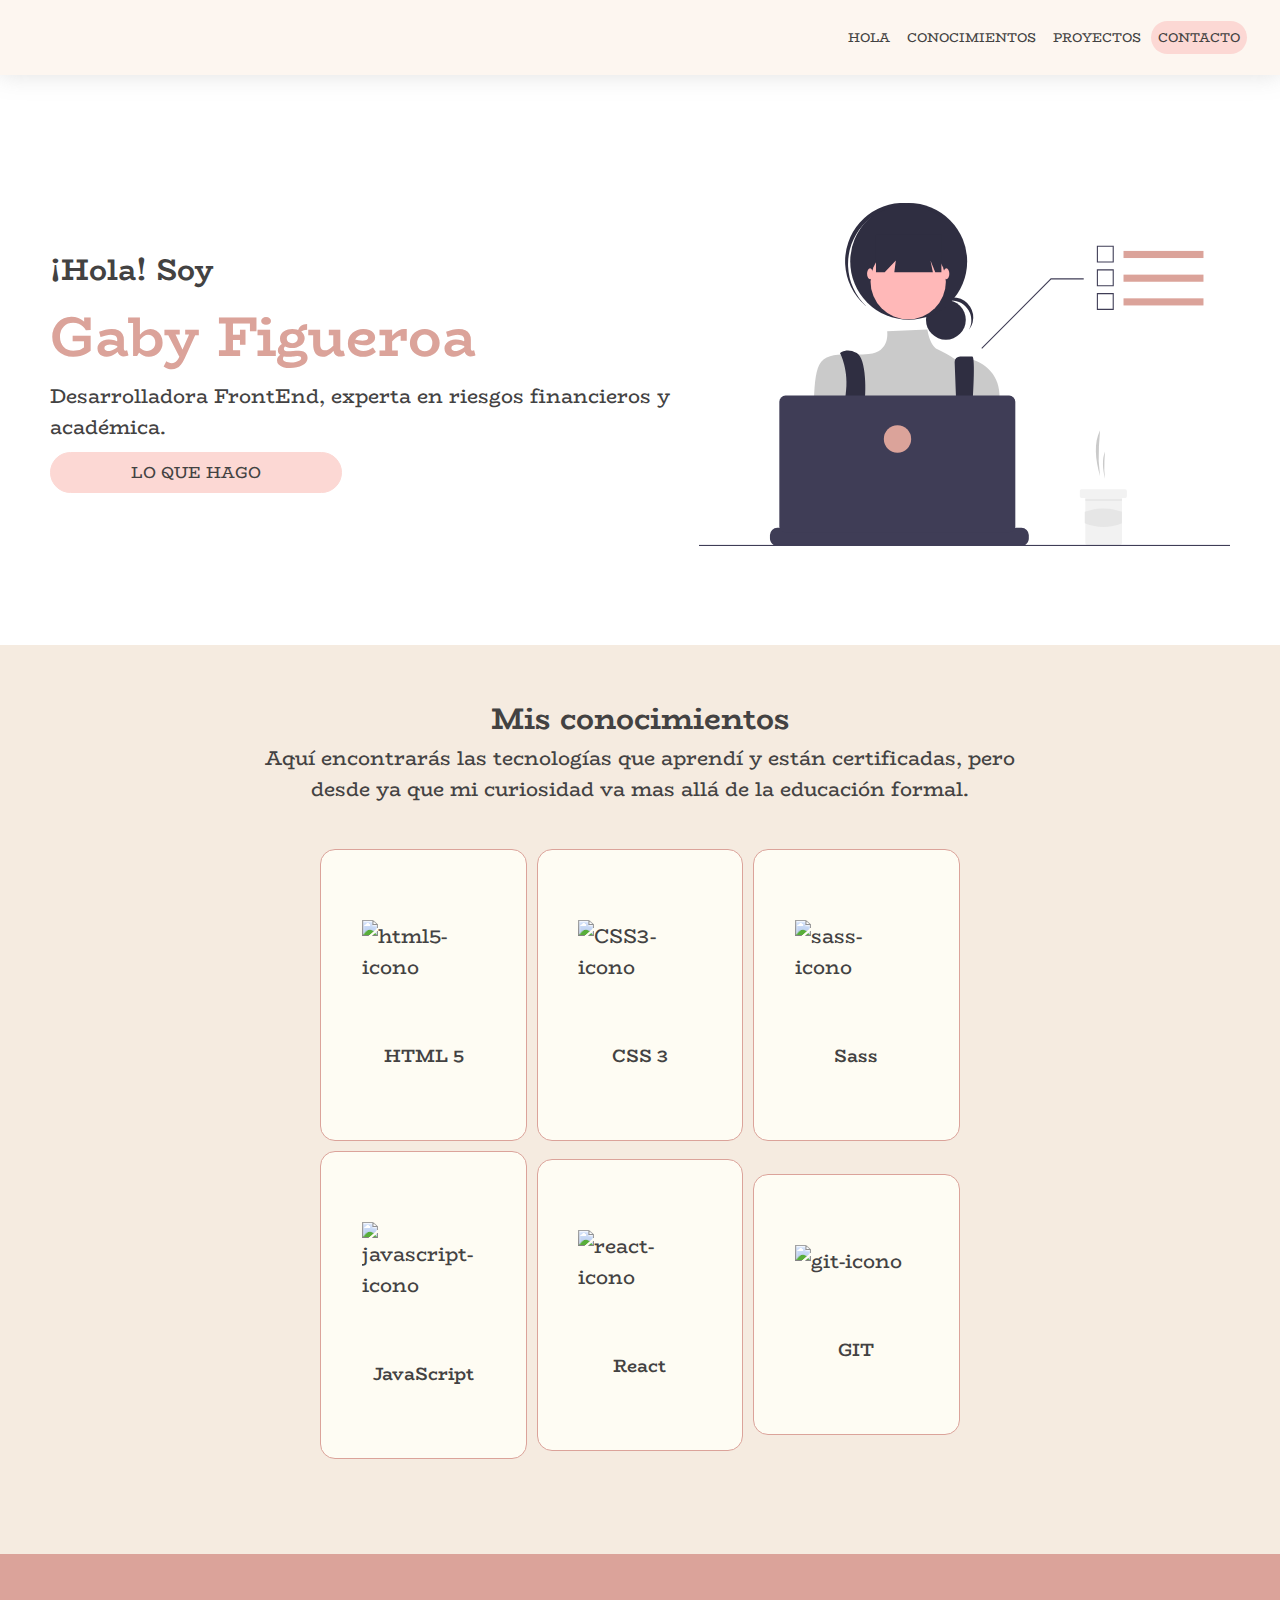
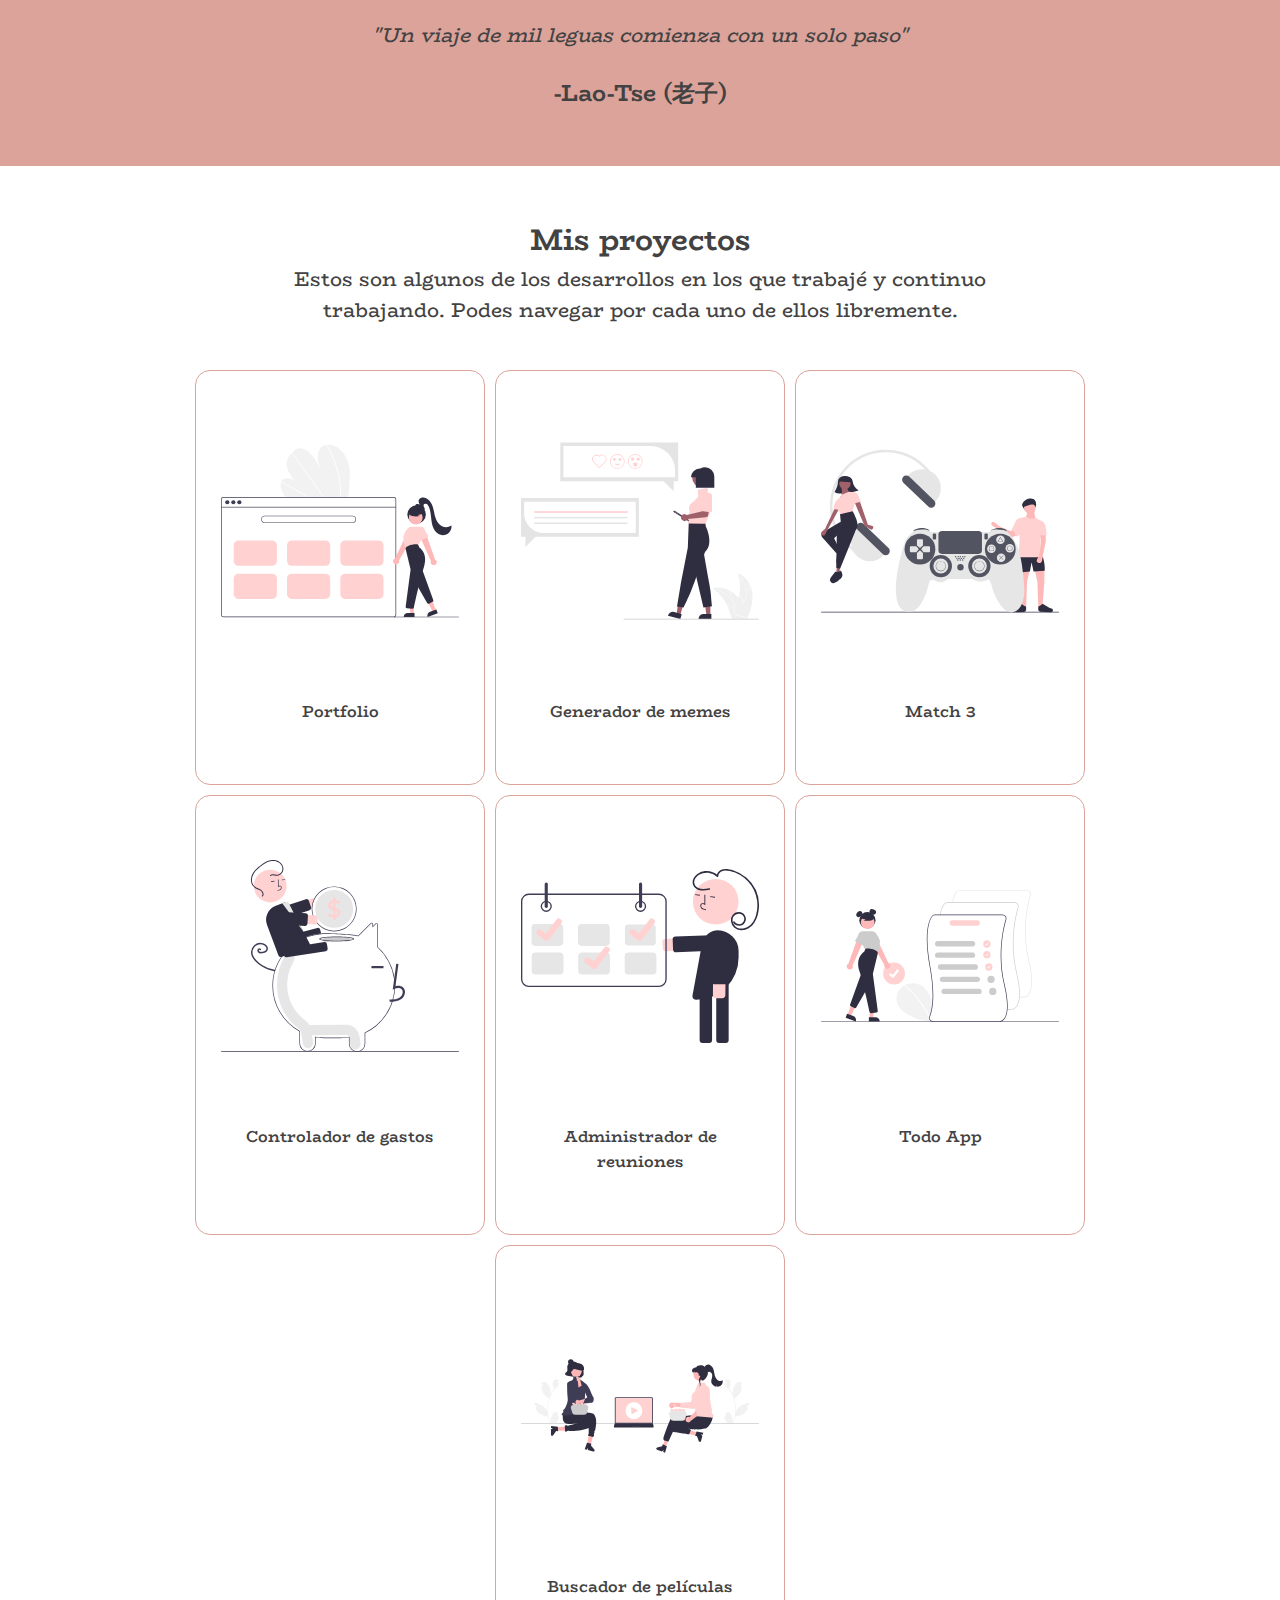
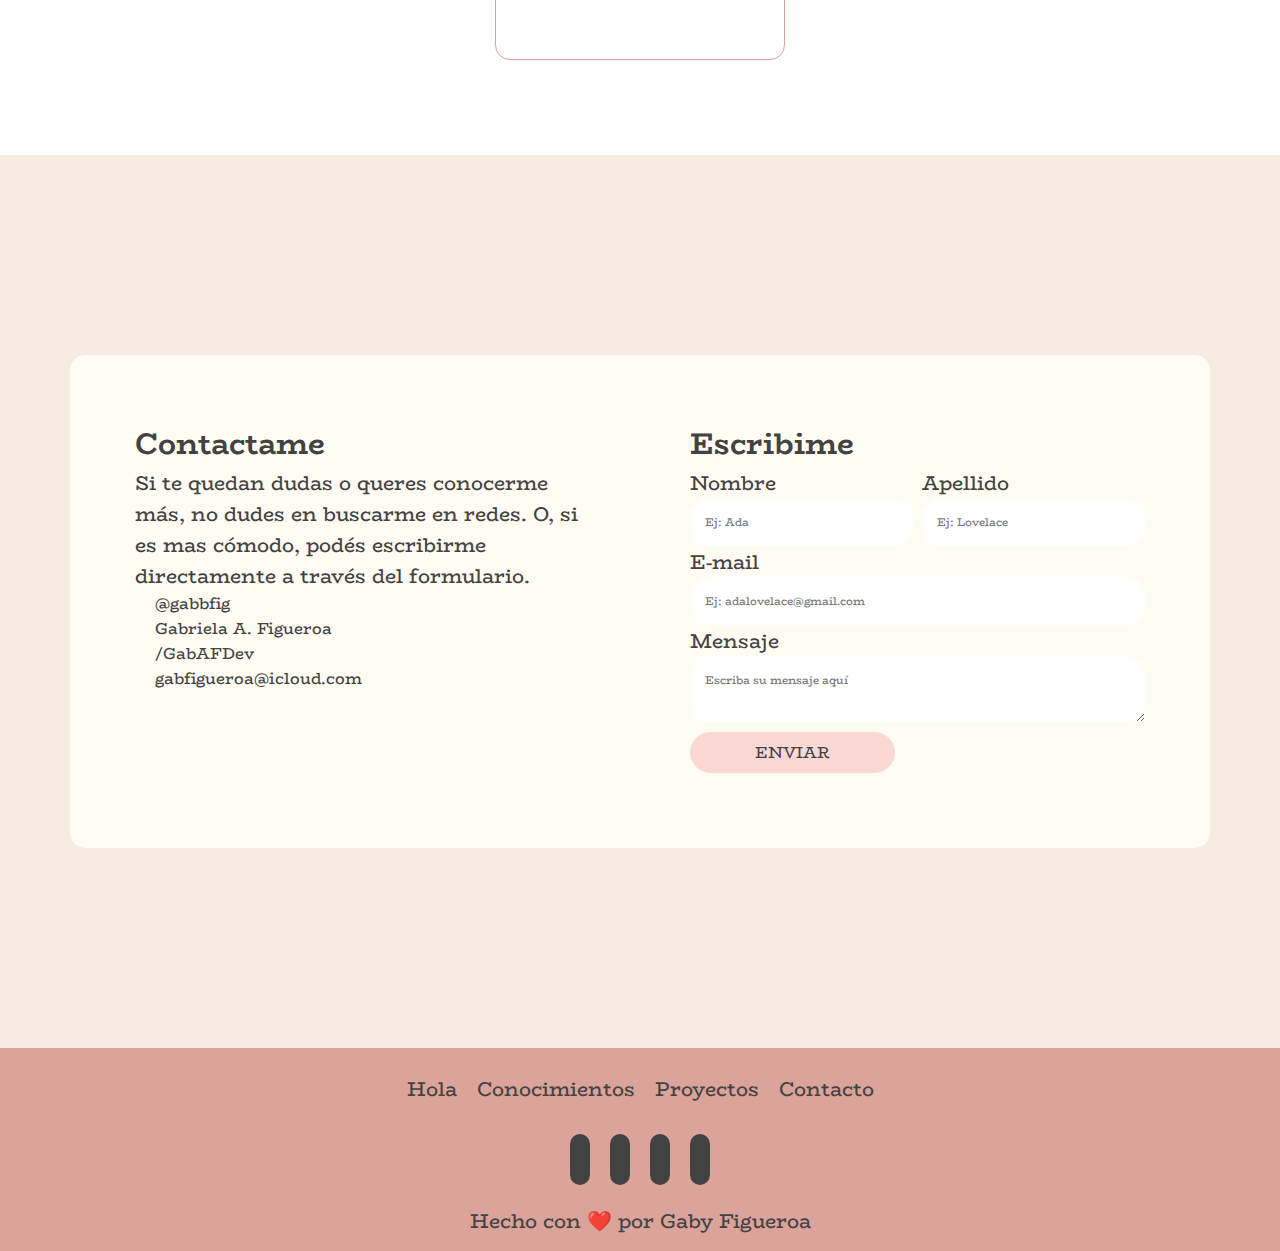
==== index.html @ 370144cd "cambio de landing a index para deploy" ====
<!DOCTYPE html>
<html lang="es">
<head>
    <meta charset="UTF-8">
    <meta http-equiv="X-UA-Compatible" content="IE=edge">
    <meta name="viewport" content="width=device-width, initial-scale=1.0">
    <title>Gabriela A. Figueroa</title>
    <link rel="stylesheet" href="style.css">
    <script src="https://kit.fontawesome.com/937cff0016.js" crossorigin="anonymous"></script>
    <link rel="stylesheet" href="https://cdn.jsdelivr.net/gh/devicons/devicon@v2.15.1/devicon.min.css">
    <link rel="preconnect" href="https://fonts.googleapis.com">
    <link rel="preconnect" href="https://fonts.gstatic.com" crossorigin>
    <link href="https://fonts.googleapis.com/css2?family=BioRhyme&display=swap" rel="stylesheet">
</head>
<body>
    <header class="menu">
        <ul class="menu-ul">
            <li><a href="#hola">Hola</a></li>
            <li><a href="#conocimientos">Conocimientos</a></li>
            <li><a href="#proyectos">Proyectos</a></li>
            <li class="link-resaltado"><a href="#contacto">Contacto</a></li>
        </ul>
    </header>
    <main>
        <section id="hola" class="hola">
            <section class="presentacion">
                <p class="descripcion1">¡Hola! Soy</p>
                <h1 class="nombre">Gaby Figueroa</h1>
                <p class="descripcion2">Desarrolladora FrontEnd, experta en riesgos financieros y académica.</p>
                <button class="boton"><a href="#proyectos">Lo que hago</a></button>
            </section>
            <section class="presentacion-imagen">
                <img src="imagenes-portfolio/imagen-women-dev.svg" alt="mujer-desarrolladora">
            </section>
        </section>
        <section id="conocimientos" class="conocimientos">
            <section class="conocimientos-mensaje">
                <h2>Mis conocimientos</h2>
                <p>Aquí encontrarás las tecnologías que aprendí y están certificadas, pero desde ya que mi curiosidad va mas allá de la educación formal.</p>
            </section>
            <section class="contenedor-tecnologias">
                <figure class="tecnologias">
                    <img src="https://cdn.jsdelivr.net/gh/devicons/devicon/icons/html5/html5-original.svg" alt="html5-icono">
                    <figcaption>HTML 5</figcaption>
                </figure>
                <figure class="tecnologias">
                    <img src="https://cdn.jsdelivr.net/gh/devicons/devicon/icons/css3/css3-original.svg" alt="CSS3-icono">
                    <figcaption>CSS 3</figcaption>
                </figure>
                <figure class="tecnologias">
                    <img src="https://cdn.jsdelivr.net/gh/devicons/devicon/icons/sass/sass-original.svg" alt="sass-icono">
                    <figcaption>Sass</figcaption>
                </figure>
                <figure class="tecnologias">
                    <img src="https://cdn.jsdelivr.net/gh/devicons/devicon/icons/javascript/javascript-plain.svg" alt="javascript-icono">
                    <figcaption>JavaScript</figcaption>
                </figure>
                <figure class="tecnologias">
                    <img src="https://cdn.jsdelivr.net/gh/devicons/devicon/icons/react/react-original.svg" alt="react-icono">
                    <figcaption>React</figcaption>
                </figure>
                <figure class="tecnologias">
                    <img src="https://cdn.jsdelivr.net/gh/devicons/devicon/icons/git/git-original.svg" alt="git-icono">
                    <figcaption>GIT</figcaption>
                </figure>
            </section>
        </section>
        <section class="cita">
            <div><i class="fa-solid fa-quote-left"></i></div>
            <cite>"Un viaje de mil leguas comienza con un solo paso"</cite>
            <h3>-Lao-Tse (老子)</h3>
        </section>
        <section id="proyectos" class="proyectos">
            <section class="titulo-proyecto">
                <h2>Mis proyectos</h2>
                <p>Estos son algunos de los desarrollos en los que trabajé y continuo trabajando. Podes navegar por cada uno de ellos libremente.</p>
            </section>
            <section class="contenedor-card-proyecto">
                <figure class="card-proyecto">
                    <a href="#">
                        <img src="imagenes-portfolio/portfolio.svg" alt="card-proyecto">
                        <figcaption>Portfolio</figcaption>
                    </a>
                </figure>
                <figure class="card-proyecto">
                    <a href="#">
                        <img src="imagenes-portfolio/memes.svg" alt="Generador-de-memes">
                        <figcaption>Generador de memes</figcaption>
                    </a>
                </figure>
                <figure class="card-proyecto">
                    <a href="#">
                        <img src="imagenes-portfolio/game.svg" alt="juegos-electronicos">
                        <figcaption>Match 3</figcaption>
                    </a>
                </figure>
                <figure class="card-proyecto">
                    <a href="#">
                        <img src="imagenes-portfolio/gastos.svg" alt="cerdito-ahorro">
                        <figcaption>Controlador de gastos</figcaption>
                    </a>
                </figure>
                <figure class="card-proyecto">
                    <a href="#">
                        <img src="imagenes-portfolio/meeting.svg" alt="reuniones">
                        <figcaption>Administrador de reuniones</figcaption>
                    </a>
                </figure>
                <figure class="card-proyecto">
                    <a href="#">
                        <img src="imagenes-portfolio/list.svg" alt="lista-icono">
                        <figcaption>Todo App</figcaption>
                    </a>
                </figure>
                <figure class="card-proyecto">
                    <a href="#">
                        <img src="imagenes-portfolio/cinema.svg" alt="cine-icono">
                        <figcaption>Buscador de películas</figcaption>
                    </a>
                </figure>
            </section>
        </section>
        <section id="contacto" class="contacto">
            <section class="contenedor-contacto">
                <section class="contenedor-contacto-izq">
                    <section class="mensaje-contacto">
                        <h2>Contactame</h2>
                        <p>Si te quedan dudas o queres conocerme más, no dudes en buscarme en redes. O, si es mas cómodo, podés escribirme directamente a través del formulario.</p>
                    </section>
                    <section class="redes-contacto">
                        <ul>
                            <li><a href="https://twitter.com/GabbFig" target="_blank"><i class="fa-brands fa-twitter"></i>@gabbfig</a></li>
                            <li><a href="https://www.linkedin.com/in/gabriela-figueroa-196a70110/" target="_blank"><i class="fa-brands fa-linkedin"></i>Gabriela A. Figueroa</a></li>
                            <li><a href="https://github.com/GabAFDev" target="_blank"><i class="fa-brands fa-github"></i>/GabAFDev</a></li>
                            <li><a href="mailto:gabfigueroa@icloud.com?Subject=Oferta%20laboral%20Frontend"><i class="fa-solid fa-envelope"></i>gabfigueroa@icloud.com</a></li>
                        </ul>
                    </section>
                </section>
                <section class="contacto-form-der">
                    <h2>Escribime</h2>
                    <form action="">
                        <article class="form-nombres">
                            <article class="nombres">
                                <label for="firstname">Nombre</label>
                                <input type="text" placeholder="Ej: Ada">
                            </article>
                            <article class="nombres">
                                <label  for="lastname">Apellido</label>
                                <input type="text" placeholder="Ej: Lovelace">
                            </article>
                        </article>
                        <label for="email">E-mail</label>
                        <input type="text" placeholder="Ej: adalovelace@gmail.com">
                        <label for="message">Mensaje</label>
                        <textarea type="text" placeholder="Escriba su mensaje aquí"></textarea>
                        <button type="submit" class="boton">Enviar</button>
                    </form>
                </section>
            </section>
        </section>
    </main>
    <footer>
        <nav class="menu-footer">
            <ul>
                <li><a href="#hola">Hola</a></li>
                <li><a href="#conocimientos">Conocimientos</a></li>
                <li><a href="#proyectos">Proyectos</a></li>
                <li><a href="#contacto">Contacto</a></li>
            </ul>
        </nav>
        <section class="redes-mini">
            <ul>
                <li><a href="https://twitter.com/GabbFig" target="_blank"><i class="fa-brands fa-twitter"></i></a></li>
                <li><a href="https://www.linkedin.com/in/gabriela-figueroa-196a70110/" target="_blank"><i class="fa-brands fa-linkedin"></i></a></li>
                <li><a href="https://github.com/GabAFDev" target="_blank"><i class="fa-brands fa-github"></i></a></li>
                <li><a href="mailto:gabfigueroa@icloud.com?Subject=Contacto%20Frontend"><i class="fa-solid fa-envelope"></i></a></li>
            </ul>
        </section>
        <section class="despedida">
            <p>Hecho con ❤️ por Gaby Figueroa</p>
        </section>
    </footer>
</body>
</html>
---- style.css ----
*{
    margin: 0;
    padding: 0;
    box-sizing: border-box;
    list-style: none;
    text-decoration: none;
    color: #434242;
}

body{
    font-family: 'BioRhyme', serif;
    font-size: 20px;
}

/*---estilos del menu--*/

.menu{
    display: flex;
    justify-content: flex-end;
    width: 100vw;
    background-color: #FDF6F0;
    font-size: 0.8rem;
    padding: 1rem 2rem;
    box-shadow: 0 0 25px rgb(134 134 134/25%);
}

.menu-ul{
    margin-top: 3px;
    margin-bottom: 3.5px;
    display: flex;
    align-items: center;
}

.menu-ul li{
    margin: 1.5px 1.5px;
    padding: 7px;
    text-transform: uppercase;
}

.link-resaltado{
    background-color: #FCD8D4;
    border-radius: 30px;
}

main{
    padding: 15px 0px 0px;
    margin: 15px 0px 0px;
}

/*--estilos seccion hola--*/

.hola{
    display: flex;
    justify-content: space-between;
    flex-direction: row;
    height: 540px;
    padding: 5px 50px;
    width: 100%;
}

.presentacion{
    display: flex;
    flex-direction: column;
    justify-content: center;
    align-self: center;
    width: 55%;
}

.presentacion-imagen{
    display: flex;
    flex-direction: column;
    justify-content: center;
    width: 45%;
    max-width: 700px;
}

.descripcion1{
    font-size: 30px;
    font-weight: 400;
    font-weight: bold;
}

.nombre{
    font-size: 3.5rem;
    color: #DBA39A;
    font-weight: 700;
    width: 90%;
}

.boton{
    background-color: #FCD8D4;
    border-radius: 30px;
    border: solid 1px #FCD8D4;
    padding: 7px 0px;
    text-transform: uppercase;
    font-family: 'BioRhyme', serif;
    font-size: 1rem;
    width: 45%;
    margin: 10px 0px;
}

/*--estilos seccion conocimientos--*/

.conocimientos{
    display: flex;
    flex-direction: column;
    justify-content: center;
    background-color: #F5EBE0;
    padding: 50px 50px;
}

/*--estilos seccion conocimientos, mesaje escrito--*/

.conocimientos-mensaje{
    text-align: center;
    width: 65%;
    align-self: center;
}

/*--estilos seccion conocimientos con cards--*/

.contenedor-tecnologias, .tecnologias{
    display: flex;
    flex-wrap: wrap;
    align-self: center;
    justify-content: center;
}

.contenedor-tecnologias{
    width: 60%;
    padding: 40px 10px;
}

.tecnologias{
    width: 30%;
    background-color: #FEFCF3;
    border: solid 1px #DBA39A;
    padding: 70px 25px;
    border-radius: 15px;
    margin: 5px;
}

.tecnologias img{
    width: 80%;
}

.tecnologias figcaption{
    font-size: 18px;
    font-weight: 600;
    margin-top: 60px;
}

/*estilos seccion quotes*/

.cita{
    background-color: #DBA39A ;
    text-align: center;
    width: 100%;
    padding: 30px 60px;
}

div{
    margin-bottom: 35px;
}

div i{
    font-size: 70px;
}
.cita h3{
    margin: 25px;
}

/*--estilos seccion proyectos--*/

.proyectos{
    display: flex;
    flex-direction: column;
    justify-content: center;
    padding: 50px 50px;
}

/*--estilos seccion proyectos, mesaje escrito--*/

.titulo-proyecto{
    text-align: center;
    width: 65%;
    align-self: center;
}

/*--estilos seccion proyectos con cards--*/

.contenedor-card-proyecto, .card-proyecto{
    display: flex;
    flex-flow: row wrap;
}

.contenedor-card-proyecto{
    padding: 40px 10px;
    width: 100%;
    justify-content: center;
}

.card-proyecto{
    width: 25%;
    background-color: #fff;
    border: solid 1.5px #DBA39A;
    padding: 60px 25px;
    border-radius: 15px;
    margin: 5px;
    justify-content: space-between;
}

.card-proyecto a img{
    height: 200px;
    width: 100%;
    justify-content: center;
}

.card-proyecto figcaption{
    font-size: 1rem;
    font-weight: 600;
    margin: 60px 0px 0px 0px;
    text-align: center;
}

/*estilos seccion contacto*/

.contacto{
    background-color: #F5EBE0 ;
    padding: 200px 70px;
}

.contenedor-contacto{
    display: flex;
    flex-direction: row;
    background-color: #FEFCF3;
    border-radius: 15px;
    padding: 15px;
    width: 100%;
}
.contenedor-contacto-izq{
    width: 50%;
    padding: 50px;
}
.contacto-form-der{
    width: 50%;
    display: flex;
    flex-direction: column;
    flex-wrap: wrap;
    padding: 50px;
}
.form-nombres{
    display: flex;
    justify-content: space-between;
    width: 100%;
    
}
.nombres{
    display: flex;
    flex-direction: column;
    width: 49%;
}

.contacto-form-der form input,
.contacto-form-der form textarea{
    display: flex;
    flex-direction: column;
    width: 100%;
    border-radius: 20px;
    padding: 15px;
    border: none;
    font-family: 'BioRhyme', serif;
    font-size: 0.7rem  
}

.redes-contacto ul li{
    display: flex;
    align-items: center;
}

.redes-contacto ul li a,
.redes-contacto{
    font-size: 16px;
    display: flex;
    align-items: center;
}

.redes-contacto ul li a i{
    color: #DBA39A;
    background-color: #FEFCF3;
    border-radius: 50px;
    padding: 10px;
}


/*footer*/

footer{
    display: flex;
    flex-direction: column;
    background-color: #DBA39A ;
    padding: 5px;
    text-align: center;
}

.menu-footer, 
.redes-mini, 
.despedida{
    display: flex;
    justify-content: center;
    margin: 10px;
}

.menu-footer ul, 
.redes-mini ul{
    display: flex;
    flex-direction: row;
}

.menu-footer ul li, .redes-mini ul li{
    margin: 10px;
}

.redes-mini a i{
    color: #DBA39A;
    background-color: #434242;
    border-radius: 50px;
    padding: 10px;
}


/* HOVERS */


.redes-mini a i:hover{
    background-color: #DBA39A;
    color: #434242;
    border: solid 1px #434242;
}

.tecnologias:hover, 
.card-proyecto:hover{
    border: solid 1px #434242;
    box-shadow: 0 0 25px rgb(134 134 134/25%);
}

.link-resaltado:hover,
.boton:hover{
    background-color: #FFE2E2;
    border: solid 1px #DBA39A;
}

.redes-contacto ul li a:hover{
    color: #DBA39A;
}

.redes-contacto ul li a:hover .redes-contacto ul li a i {
    background-color: #DBA39A;
    color: #FEFCF3;
    border: solid 1px #DBA39A;
}

/* MEDIA QUERIES */


@media (max-width: 480px) {
    main{
        padding: 15px 0px 0px;
        margin: 35px 0px 0px;
    }
    .menu{
        display: none;
    }
    .hola{
        display: flex;
        justify-content: center;
        flex-direction: column;
        align-items: center;
        padding: 20px 0px;
        text-align: center;
    }
    .presentacion,
    .presentacion-imagen img{
        width: 80vw;
        align-items: center;
        align-self: center;
        max-height: 70%;
    }
    .boton{
        align-self: center;
        width: 40vw;
    }
    .conocimientos, .proyectos, .contenedor-contacto{
        display: flex;
        flex-direction: column;
        justify-content: center;
        padding: 35px 5px;
    }
    /*--estilos seccion conocimientos, mesaje escrito--*/

    .conocimientos-mensaje, .titulo-proyecto{
        width: 85%;
    }

    /*--estilos seccion conocimientos con cards--*/
    .contenedor-tecnologias, .tecnologias{
        display: flex;
        flex-wrap: column;
        align-self: center;
        justify-content: center;
    }

    .contenedor-tecnologias, .contenedor-card-proyecto{
        width: 100%;
        padding: 40px 10px;
    }

    .tecnologias, .card-proyecto{
        display: flex;
        flex-direction: column;
        width: 60%;
        padding: 70px 35px;
        text-align: center;
    }

    .tecnologias img{
        width: 80%;
        align-self: center;
    }
    .contacto{
        background-color: #F5EBE0 ;
        padding: 50px 50px;
    }
    
    .contenedor-contacto{
        display: flex;
        flex-direction: column;
        background-color: #FEFCF3;
        border-radius: 15px;
        padding: 5px;
        width: 100%;
        text-align: center;
    }
    .contenedor-contacto-izq{
        width: 100%;
    }
    .contacto-form-der{
        width: 100%;
        display: flex;
        flex-direction: column;
        flex-wrap: wrap;
        padding: 50px;
    }
    .form-nombres{
        display: flex;
        flex-direction: column;
        width: 100%;
        
    }
    .nombres{
        display: flex;
        flex-direction: column;
        width: 100%;
    }
    
    .redes-contacto ul li a i,
    .redes-contacto{
        font-size: 16px;
        text-align: left;
        padding: 25px 0px 0px;
    }
    
    .redes-contacto ul li a i{
        color: #DBA39A;
        padding-left: 15px;
    }
    .menu-footer{
        display: none;
    }   
}
@media (min-width: 481px) and (max-width: 768px) {
    main{
        padding: 15px 0px 0px;
        margin: 55px 0px 0px;
    }
    .hola{
        display: flex;
        justify-content: center;
        flex-direction: column;
        align-items: center;
        padding: 20px 0px;
        text-align: center;
    }
    .presentacion,
    .presentacion-imagen img{
        width: 80vw;
        align-items: center;
        align-self: center;
        max-height: 70%;
    }
    .boton{
        align-self: center;
        width: 40vw;
    }
    .conocimientos, .proyectos, .contenedor-contacto{
        display: flex;
        flex-direction: column;
        justify-content: center;
        padding: 35px 5px;
    }
    /*--estilos seccion conocimientos, mesaje escrito--*/

    .conocimientos-mensaje, .titulo-proyecto{
        width: 85%;
    }

    /*--estilos seccion conocimientos con cards--*/
    .contenedor-tecnologias, .tecnologias{
        display: flex;
        flex-wrap: column;
        align-self: center;
        justify-content: center;
    }

    .contenedor-tecnologias, .contenedor-card-proyecto{
        width: 100%;
        padding: 40px 10px;
    }

    .tecnologias, .card-proyecto{
        display: flex;
        justify-content: center;
        flex-direction: column;
        text-align: center;
        width: 40%;
        padding: 70px 35px;
        height: 450px;
    }

    .tecnologias img, .card-proyecto img{
        width: 80%;
        align-self: center;
    }
    .contacto{
        background-color: #F5EBE0 ;
        padding: 50px 30px;
    }
    
    .contenedor-contacto{
        display: flex;
        flex-direction: column;
        background-color: #FEFCF3;
        border-radius: 15px;
        padding: 5px;
        width: 100%;
        text-align: center;
    }
    .contenedor-contacto-izq{
        width: 100%;
    }
    .contacto-form-der{
        width: 100%;
        display: flex;
        flex-direction: column;
        flex-wrap: wrap;
        padding: 50px;
    }
    .form-nombres{
        display: flex;
        width: 100%;
    }
    .nombres{
        width: 48%;
    }
    .redes-contacto ul li a i,
    .redes-contacto{
        font-size: 16px;
        text-align: left;
        padding: 25px 0px 0px;
    }
    .redes-contacto ul li a i{
        color: #DBA39A;
        padding-left: 15px;
    }
}
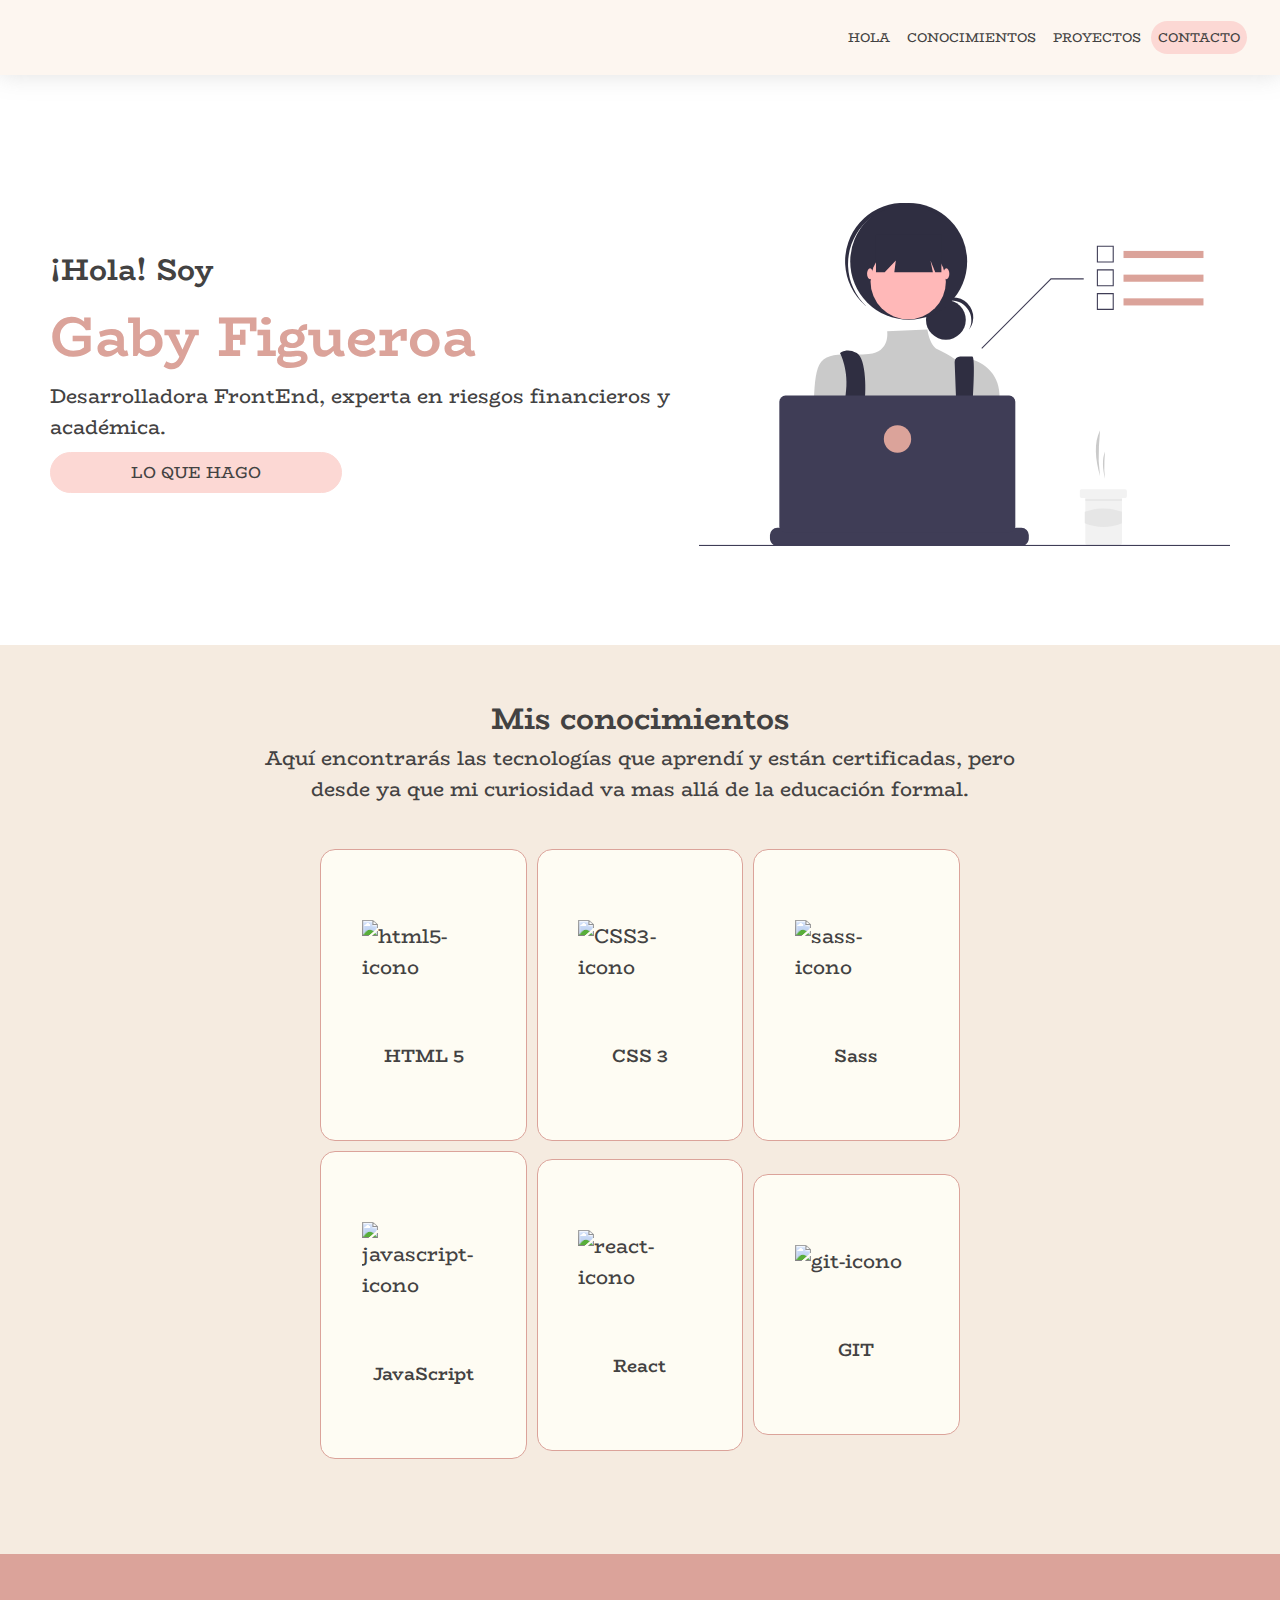
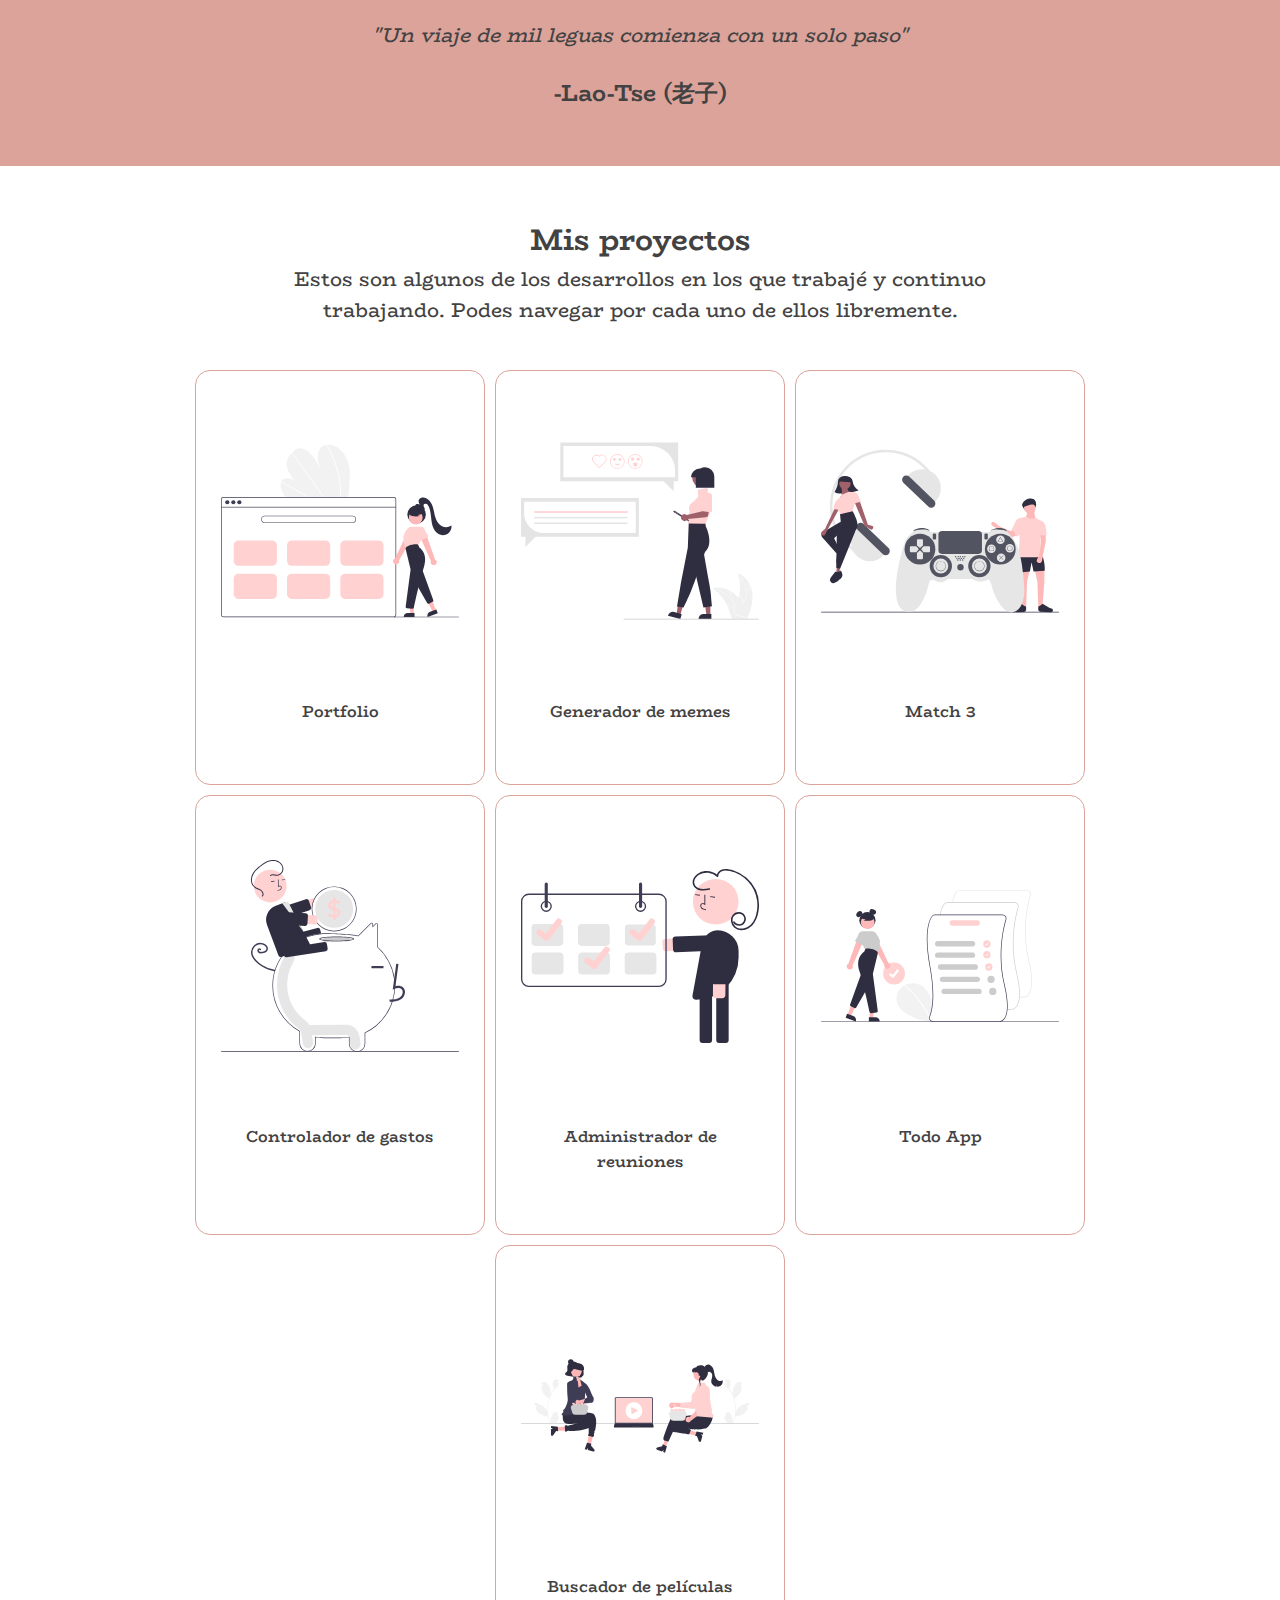
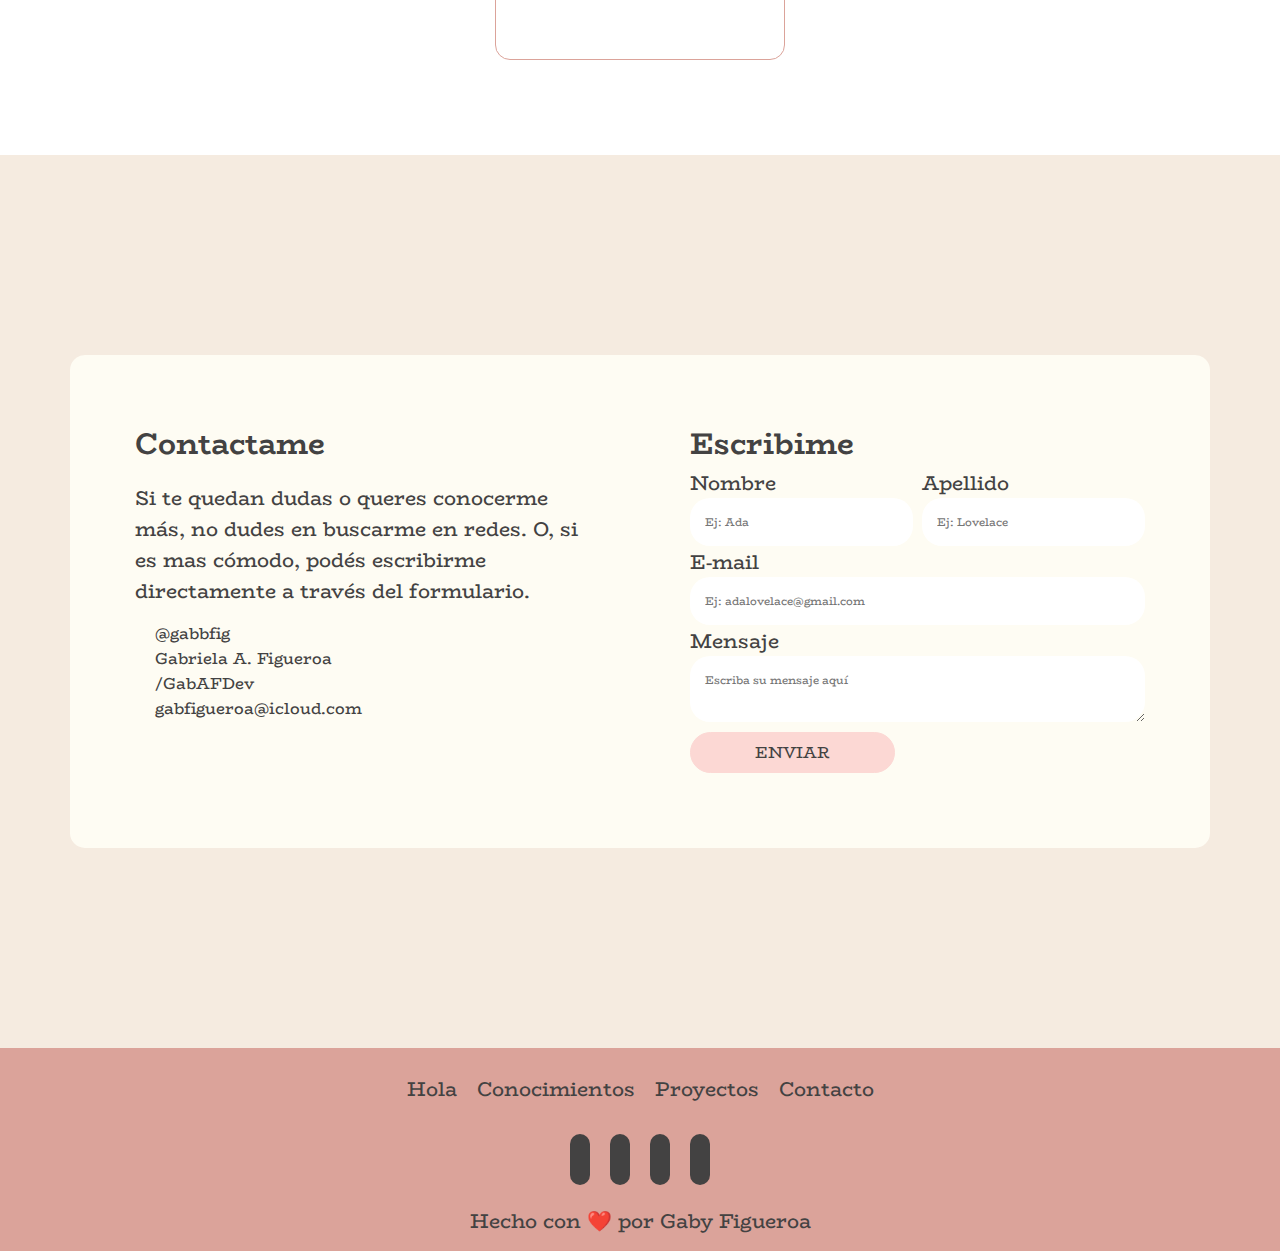
==== commit e598798b: "correcion de clases" ====
--- a/index.html
+++ b/index.html
@@ -14,7 +14,7 @@
 </head>
 <body>
     <header class="menu">
-        <ul class="menu-ul">
+        <ul class="menu__ul">
             <li><a href="#hola">Hola</a></li>
             <li><a href="#conocimientos">Conocimientos</a></li>
             <li><a href="#proyectos">Proyectos</a></li>
@@ -23,22 +23,22 @@
     </header>
     <main>
         <section id="hola" class="hola">
-            <section class="presentacion">
-                <p class="descripcion1">¡Hola! Soy</p>
-                <h1 class="nombre">Gaby Figueroa</h1>
-                <p class="descripcion2">Desarrolladora FrontEnd, experta en riesgos financieros y académica.</p>
+            <section class="hola__presentacion">
+                <p class="hola__presentacion__descripcion">¡Hola! Soy</p>
+                <h1 class="hola__presentacion__nombre">Gaby Figueroa</h1>
+                <p>Desarrolladora FrontEnd, experta en riesgos financieros y académica.</p>
                 <button class="boton"><a href="#proyectos">Lo que hago</a></button>
             </section>
-            <section class="presentacion-imagen">
+            <section class="hola__imagen">
                 <img src="imagenes-portfolio/imagen-women-dev.svg" alt="mujer-desarrolladora">
             </section>
         </section>
         <section id="conocimientos" class="conocimientos">
-            <section class="conocimientos-mensaje">
+            <section class="conocimientos__mensaje">
                 <h2>Mis conocimientos</h2>
                 <p>Aquí encontrarás las tecnologías que aprendí y están certificadas, pero desde ya que mi curiosidad va mas allá de la educación formal.</p>
             </section>
-            <section class="contenedor-tecnologias">
+            <section class="conocimientos__contenedor__tecnologias">
                 <figure class="tecnologias">
                     <img src="https://cdn.jsdelivr.net/gh/devicons/devicon/icons/html5/html5-original.svg" alt="html5-icono">
                     <figcaption>HTML 5</figcaption>
@@ -71,48 +71,48 @@
             <h3>-Lao-Tse (老子)</h3>
         </section>
         <section id="proyectos" class="proyectos">
-            <section class="titulo-proyecto">
+            <section class="proyectos__titulo">
                 <h2>Mis proyectos</h2>
                 <p>Estos son algunos de los desarrollos en los que trabajé y continuo trabajando. Podes navegar por cada uno de ellos libremente.</p>
             </section>
-            <section class="contenedor-card-proyecto">
-                <figure class="card-proyecto">
+            <section class="proyectos__contenedor">
+                <figure class="card__proyecto">
                     <a href="#">
                         <img src="imagenes-portfolio/portfolio.svg" alt="card-proyecto">
                         <figcaption>Portfolio</figcaption>
                     </a>
                 </figure>
-                <figure class="card-proyecto">
+                <figure class="card__proyecto">
                     <a href="#">
                         <img src="imagenes-portfolio/memes.svg" alt="Generador-de-memes">
                         <figcaption>Generador de memes</figcaption>
                     </a>
                 </figure>
-                <figure class="card-proyecto">
+                <figure class="card__proyecto">
                     <a href="#">
                         <img src="imagenes-portfolio/game.svg" alt="juegos-electronicos">
                         <figcaption>Match 3</figcaption>
                     </a>
                 </figure>
-                <figure class="card-proyecto">
+                <figure class="card__proyecto">
                     <a href="#">
                         <img src="imagenes-portfolio/gastos.svg" alt="cerdito-ahorro">
                         <figcaption>Controlador de gastos</figcaption>
                     </a>
                 </figure>
-                <figure class="card-proyecto">
+                <figure class="card__proyecto">
                     <a href="#">
                         <img src="imagenes-portfolio/meeting.svg" alt="reuniones">
                         <figcaption>Administrador de reuniones</figcaption>
                     </a>
                 </figure>
-                <figure class="card-proyecto">
+                <figure class="card__proyecto">
                     <a href="#">
                         <img src="imagenes-portfolio/list.svg" alt="lista-icono">
                         <figcaption>Todo App</figcaption>
                     </a>
                 </figure>
-                <figure class="card-proyecto">
+                <figure class="card__proyecto">
                     <a href="#">
                         <img src="imagenes-portfolio/cinema.svg" alt="cine-icono">
                         <figcaption>Buscador de películas</figcaption>
@@ -121,22 +121,22 @@
             </section>
         </section>
         <section id="contacto" class="contacto">
-            <section class="contenedor-contacto">
-                <section class="contenedor-contacto-izq">
-                    <section class="mensaje-contacto">
+            <section class="contacto__contenedor">
+                <section class="contacto__contenedor-izq">
+                    <section class="izq__contacto__mensaje">
                         <h2>Contactame</h2>
                         <p>Si te quedan dudas o queres conocerme más, no dudes en buscarme en redes. O, si es mas cómodo, podés escribirme directamente a través del formulario.</p>
                     </section>
-                    <section class="redes-contacto">
+                    <section class="izq__contacto__redes">
                         <ul>
                             <li><a href="https://twitter.com/GabbFig" target="_blank"><i class="fa-brands fa-twitter"></i>@gabbfig</a></li>
                             <li><a href="https://www.linkedin.com/in/gabriela-figueroa-196a70110/" target="_blank"><i class="fa-brands fa-linkedin"></i>Gabriela A. Figueroa</a></li>
                             <li><a href="https://github.com/GabAFDev" target="_blank"><i class="fa-brands fa-github"></i>/GabAFDev</a></li>
-                            <li><a href="mailto:gabfigueroa@icloud.com?Subject=Oferta%20laboral%20Frontend"><i class="fa-solid fa-envelope"></i>gabfigueroa@icloud.com</a></li>
+                            <li><a href="mailto:gabfigueroa@icloud.com?Subject=Contacto%20Frontend"><i class="fa-solid fa-envelope"></i>gabfigueroa@icloud.com</a></li>
                         </ul>
                     </section>
                 </section>
-                <section class="contacto-form-der">
+                <section class="contacto__contenedor-der">
                     <h2>Escribime</h2>
                     <form action="">
                         <article class="form-nombres">
@@ -160,7 +160,7 @@
         </section>
     </main>
     <footer>
-        <nav class="menu-footer">
+        <nav class="footer__menu">
             <ul>
                 <li><a href="#hola">Hola</a></li>
                 <li><a href="#conocimientos">Conocimientos</a></li>
@@ -168,7 +168,7 @@
                 <li><a href="#contacto">Contacto</a></li>
             </ul>
         </nav>
-        <section class="redes-mini">
+        <section class="footer__redes">
             <ul>
                 <li><a href="https://twitter.com/GabbFig" target="_blank"><i class="fa-brands fa-twitter"></i></a></li>
                 <li><a href="https://www.linkedin.com/in/gabriela-figueroa-196a70110/" target="_blank"><i class="fa-brands fa-linkedin"></i></a></li>
@@ -176,7 +176,7 @@
                 <li><a href="mailto:gabfigueroa@icloud.com?Subject=Contacto%20Frontend"><i class="fa-solid fa-envelope"></i></a></li>
             </ul>
         </section>
-        <section class="despedida">
+        <section class="footer__mensaje">
             <p>Hecho con ❤️ por Gaby Figueroa</p>
         </section>
     </footer>
--- a/style.css
+++ b/style.css
@@ -24,14 +24,14 @@
     box-shadow: 0 0 25px rgb(134 134 134/25%);
 }
 
-.menu-ul{
+.menu__ul{
     margin-top: 3px;
     margin-bottom: 3.5px;
     display: flex;
     align-items: center;
 }
 
-.menu-ul li{
+.menu__ul li{
     margin: 1.5px 1.5px;
     padding: 7px;
     text-transform: uppercase;
@@ -47,7 +47,7 @@
     margin: 15px 0px 0px;
 }
 
-/*--estilos seccion hola--*/
+/*--SECCION: HOLA--*/
 
 .hola{
     display: flex;
@@ -58,7 +58,7 @@
     width: 100%;
 }
 
-.presentacion{
+.hola__presentacion{
     display: flex;
     flex-direction: column;
     justify-content: center;
@@ -66,7 +66,7 @@
     width: 55%;
 }
 
-.presentacion-imagen{
+.hola__imagen{
     display: flex;
     flex-direction: column;
     justify-content: center;
@@ -74,13 +74,13 @@
     max-width: 700px;
 }
 
-.descripcion1{
+.hola__presentacion__descripcion{
     font-size: 30px;
     font-weight: 400;
     font-weight: bold;
 }
 
-.nombre{
+.hola__presentacion__nombre{
     font-size: 3.5rem;
     color: #DBA39A;
     font-weight: 700;
@@ -111,7 +111,7 @@
 
 /*--estilos seccion conocimientos, mesaje escrito--*/
 
-.conocimientos-mensaje{
+.conocimientos__mensaje{
     text-align: center;
     width: 65%;
     align-self: center;
@@ -119,14 +119,14 @@
 
 /*--estilos seccion conocimientos con cards--*/
 
-.contenedor-tecnologias, .tecnologias{
+.conocimientos__contenedor__tecnologias, .tecnologias{
     display: flex;
     flex-wrap: wrap;
     align-self: center;
     justify-content: center;
 }
 
-.contenedor-tecnologias{
+.conocimientos__contenedor__tecnologias{
     width: 60%;
     padding: 40px 10px;
 }
@@ -181,7 +181,7 @@
 
 /*--estilos seccion proyectos, mesaje escrito--*/
 
-.titulo-proyecto{
+.proyectos__titulo{
     text-align: center;
     width: 65%;
     align-self: center;
@@ -189,18 +189,18 @@
 
 /*--estilos seccion proyectos con cards--*/
 
-.contenedor-card-proyecto, .card-proyecto{
+.proyectos__contenedor, .card__proyecto{
     display: flex;
     flex-flow: row wrap;
 }
 
-.contenedor-card-proyecto{
+.proyectos__contenedor{
     padding: 40px 10px;
     width: 100%;
     justify-content: center;
 }
 
-.card-proyecto{
+.card__proyecto{
     width: 25%;
     background-color: #fff;
     border: solid 1.5px #DBA39A;
@@ -210,13 +210,13 @@
     justify-content: space-between;
 }
 
-.card-proyecto a img{
+.card__proyecto a img{
     height: 200px;
     width: 100%;
     justify-content: center;
 }
 
-.card-proyecto figcaption{
+.card__proyecto figcaption{
     font-size: 1rem;
     font-weight: 600;
     margin: 60px 0px 0px 0px;
@@ -230,7 +230,7 @@
     padding: 200px 70px;
 }
 
-.contenedor-contacto{
+.contacto__contenedor{
     display: flex;
     flex-direction: row;
     background-color: #FEFCF3;
@@ -238,11 +238,11 @@
     padding: 15px;
     width: 100%;
 }
-.contenedor-contacto-izq{
+.contacto__contenedor-izq{
     width: 50%;
     padding: 50px;
 }
-.contacto-form-der{
+.contacto__contenedor-der{
     width: 50%;
     display: flex;
     flex-direction: column;
@@ -261,8 +261,8 @@
     width: 49%;
 }
 
-.contacto-form-der form input,
-.contacto-form-der form textarea{
+.contacto__contenedor-der form input,
+.contacto__contenedor-der form textarea{
     display: flex;
     flex-direction: column;
     width: 100%;
@@ -273,19 +273,22 @@
     font-size: 0.7rem  
 }
 
-.redes-contacto ul li{
+.izq__contacto__redes ul li{
     display: flex;
     align-items: center;
 }
 
-.redes-contacto ul li a,
-.redes-contacto{
+.izq__contacto__mensaje p{
+    margin-top: 15px;
+}
+.izq__contacto__redes{
     font-size: 16px;
     display: flex;
     align-items: center;
-}
-
-.redes-contacto ul li a i{
+    margin-top: 15px;
+}
+
+.izq__contacto__redes ul li a i{
     color: #DBA39A;
     background-color: #FEFCF3;
     border-radius: 50px;
@@ -303,25 +306,25 @@
     text-align: center;
 }
 
-.menu-footer, 
-.redes-mini, 
-.despedida{
+.footer__menu, 
+.footer__redes, 
+.footer__mensaje{
     display: flex;
     justify-content: center;
     margin: 10px;
 }
 
-.menu-footer ul, 
-.redes-mini ul{
+.footer__menu ul, 
+.footer__redes ul{
     display: flex;
     flex-direction: row;
 }
 
-.menu-footer ul li, .redes-mini ul li{
+.footer__menu ul li, .footer__redes ul li{
     margin: 10px;
 }
 
-.redes-mini a i{
+.footer__redes a i{
     color: #DBA39A;
     background-color: #434242;
     border-radius: 50px;
@@ -332,14 +335,14 @@
 /* HOVERS */
 
 
-.redes-mini a i:hover{
+.footer__redes a i:hover{
     background-color: #DBA39A;
     color: #434242;
     border: solid 1px #434242;
 }
 
 .tecnologias:hover, 
-.card-proyecto:hover{
+.card__proyecto:hover{
     border: solid 1px #434242;
     box-shadow: 0 0 25px rgb(134 134 134/25%);
 }
@@ -350,11 +353,11 @@
     border: solid 1px #DBA39A;
 }
 
-.redes-contacto ul li a:hover{
+.izq__contacto__redes ul li a:hover{
     color: #DBA39A;
 }
 
-.redes-contacto ul li a:hover .redes-contacto ul li a i {
+.izq__contacto__redes ul li a:hover .izq__contacto__redes ul li a i {
     background-color: #DBA39A;
     color: #FEFCF3;
     border: solid 1px #DBA39A;
@@ -379,8 +382,8 @@
         padding: 20px 0px;
         text-align: center;
     }
-    .presentacion,
-    .presentacion-imagen img{
+    .hola__presentacion,
+    .hola__imagen img{
         width: 80vw;
         align-items: center;
         align-self: center;
@@ -390,7 +393,7 @@
         align-self: center;
         width: 40vw;
     }
-    .conocimientos, .proyectos, .contenedor-contacto{
+    .conocimientos, .proyectos, .contacto__contenedor{
         display: flex;
         flex-direction: column;
         justify-content: center;
@@ -398,24 +401,24 @@
     }
     /*--estilos seccion conocimientos, mesaje escrito--*/
 
-    .conocimientos-mensaje, .titulo-proyecto{
+    .conocimientos__mensaje, .proyectos__titulo{
         width: 85%;
     }
 
     /*--estilos seccion conocimientos con cards--*/
-    .contenedor-tecnologias, .tecnologias{
+    .conocimientos__contenedor__tecnologias, .tecnologias{
         display: flex;
         flex-wrap: column;
         align-self: center;
         justify-content: center;
     }
 
-    .contenedor-tecnologias, .contenedor-card-proyecto{
+    .conocimientos__contenedor__tecnologias, .proyectos__contenedor{
         width: 100%;
         padding: 40px 10px;
     }
 
-    .tecnologias, .card-proyecto{
+    .tecnologias, .card__proyecto{
         display: flex;
         flex-direction: column;
         width: 60%;
@@ -429,27 +432,28 @@
     }
     .contacto{
         background-color: #F5EBE0 ;
-        padding: 50px 50px;
+        padding: 60px 15px;
     }
     
-    .contenedor-contacto{
+    .contacto__contenedor{
         display: flex;
         flex-direction: column;
         background-color: #FEFCF3;
         border-radius: 15px;
-        padding: 5px;
+        padding: 10px;
         width: 100%;
         text-align: center;
     }
-    .contenedor-contacto-izq{
-        width: 100%;
-    }
-    .contacto-form-der{
+    .contacto__contenedor-izq{
+        width: 100%;
+        padding: 20px;
+    }
+    .contacto__contenedor-der{
         width: 100%;
         display: flex;
         flex-direction: column;
         flex-wrap: wrap;
-        padding: 50px;
+        padding: 10px;
     }
     .form-nombres{
         display: flex;
@@ -463,18 +467,18 @@
         width: 100%;
     }
     
-    .redes-contacto ul li a i,
-    .redes-contacto{
+    .izq__contacto__redes{
+        margin-top: 15px;
         font-size: 16px;
         text-align: left;
         padding: 25px 0px 0px;
     }
     
-    .redes-contacto ul li a i{
+    .izq__contacto__redes ul li a i{
         color: #DBA39A;
         padding-left: 15px;
     }
-    .menu-footer{
+    .footer__menu{
         display: none;
     }   
 }
@@ -491,8 +495,8 @@
         padding: 20px 0px;
         text-align: center;
     }
-    .presentacion,
-    .presentacion-imagen img{
+    .hola__presentacion,
+    .hola__imagen img{
         width: 80vw;
         align-items: center;
         align-self: center;
@@ -502,7 +506,7 @@
         align-self: center;
         width: 40vw;
     }
-    .conocimientos, .proyectos, .contenedor-contacto{
+    .conocimientos, .proyectos, .contacto__contenedor{
         display: flex;
         flex-direction: column;
         justify-content: center;
@@ -510,24 +514,24 @@
     }
     /*--estilos seccion conocimientos, mesaje escrito--*/
 
-    .conocimientos-mensaje, .titulo-proyecto{
+    .conocimientos__mensaje, .proyectos__titulo{
         width: 85%;
     }
 
     /*--estilos seccion conocimientos con cards--*/
-    .contenedor-tecnologias, .tecnologias{
+    .conocimientos__contenedor__tecnologias, .tecnologias{
         display: flex;
         flex-wrap: column;
         align-self: center;
         justify-content: center;
     }
 
-    .contenedor-tecnologias, .contenedor-card-proyecto{
+    .conocimientos__contenedor__tecnologias, .proyectos__contenedor{
         width: 100%;
         padding: 40px 10px;
     }
 
-    .tecnologias, .card-proyecto{
+    .tecnologias, .card__proyecto{
         display: flex;
         justify-content: center;
         flex-direction: column;
@@ -537,7 +541,7 @@
         height: 450px;
     }
 
-    .tecnologias img, .card-proyecto img{
+    .tecnologias img, .card__proyecto img{
         width: 80%;
         align-self: center;
     }
@@ -546,7 +550,7 @@
         padding: 50px 30px;
     }
     
-    .contenedor-contacto{
+    .contacto__contenedor{
         display: flex;
         flex-direction: column;
         background-color: #FEFCF3;
@@ -555,10 +559,10 @@
         width: 100%;
         text-align: center;
     }
-    .contenedor-contacto-izq{
-        width: 100%;
-    }
-    .contacto-form-der{
+    .contacto__contenedor-izq{
+        width: 100%;
+    }
+    .contacto__contenedor-der{
         width: 100%;
         display: flex;
         flex-direction: column;
@@ -572,13 +576,13 @@
     .nombres{
         width: 48%;
     }
-    .redes-contacto ul li a i,
-    .redes-contacto{
+    .izq__contacto__redes ul li a i,
+    .izq__contacto__redes{
         font-size: 16px;
         text-align: left;
         padding: 25px 0px 0px;
     }
-    .redes-contacto ul li a i{
+    .izq__contacto__redes ul li a i{
         color: #DBA39A;
         padding-left: 15px;
     }
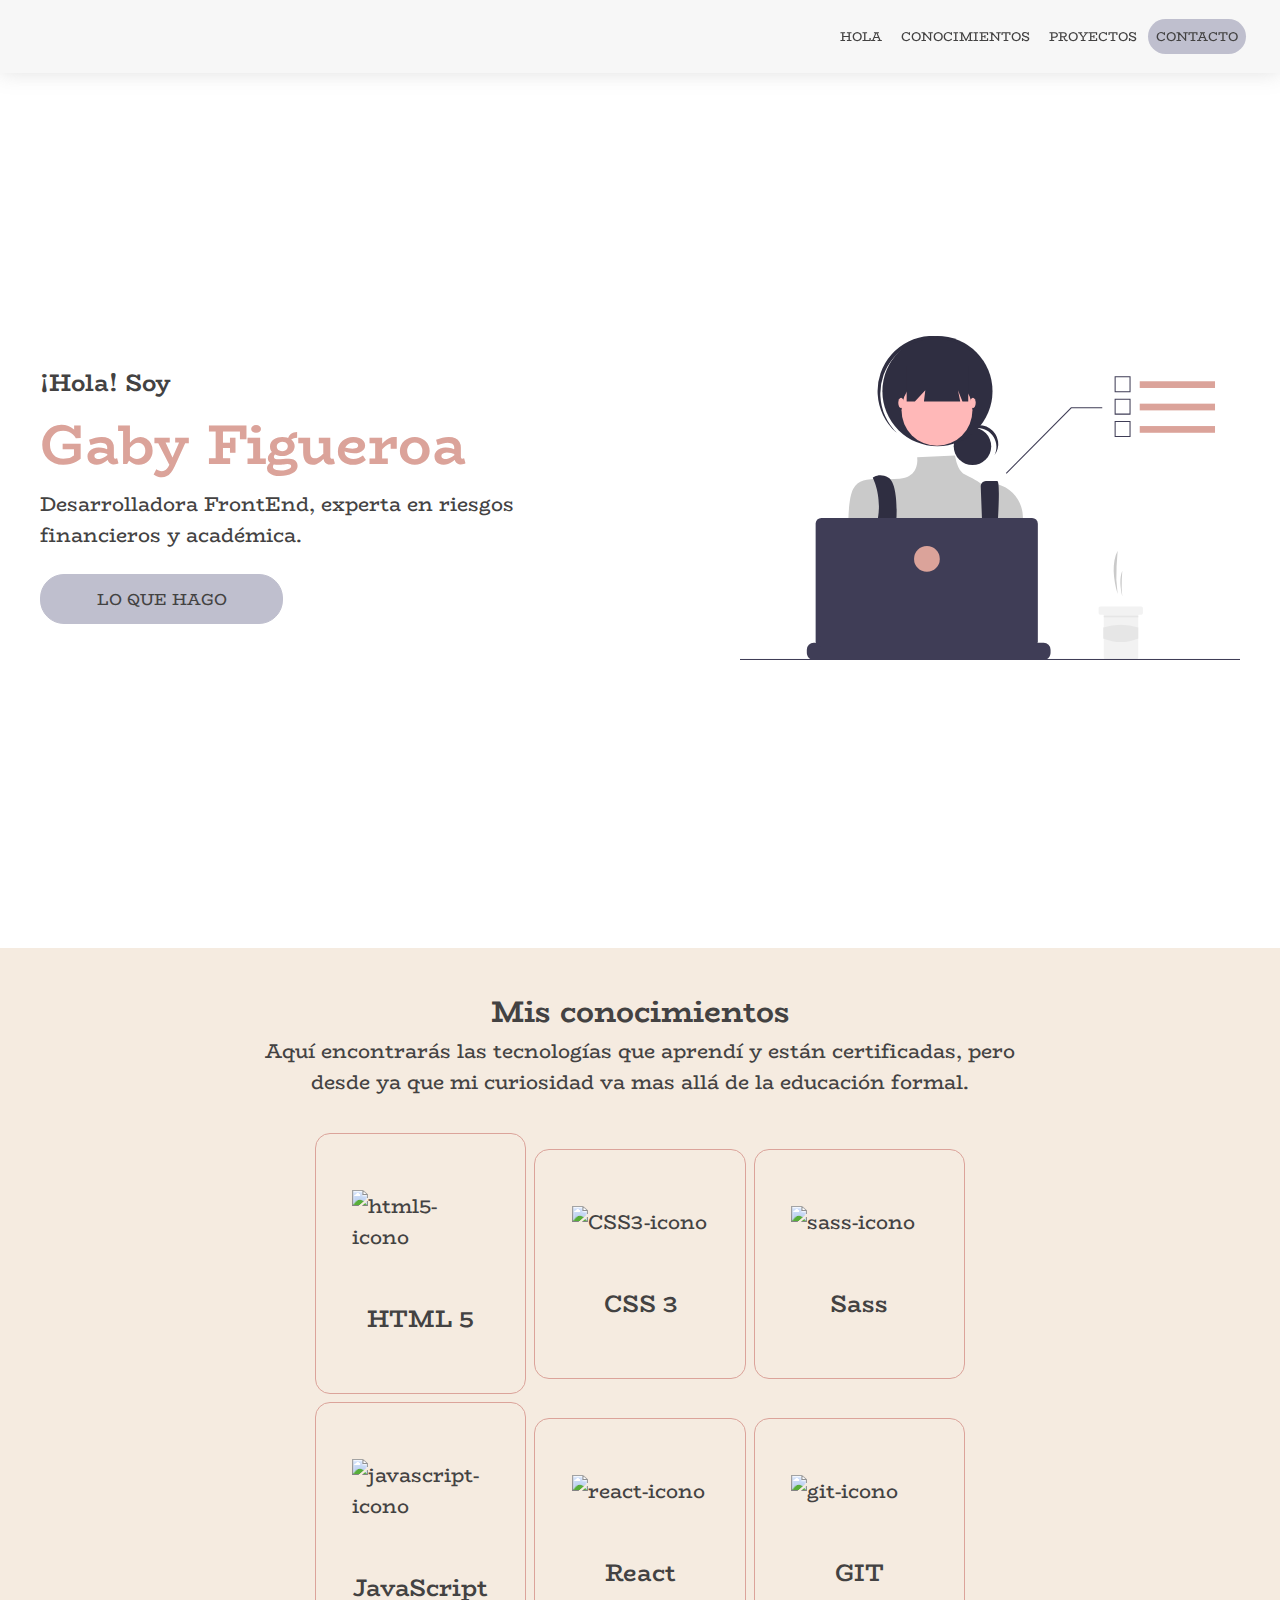
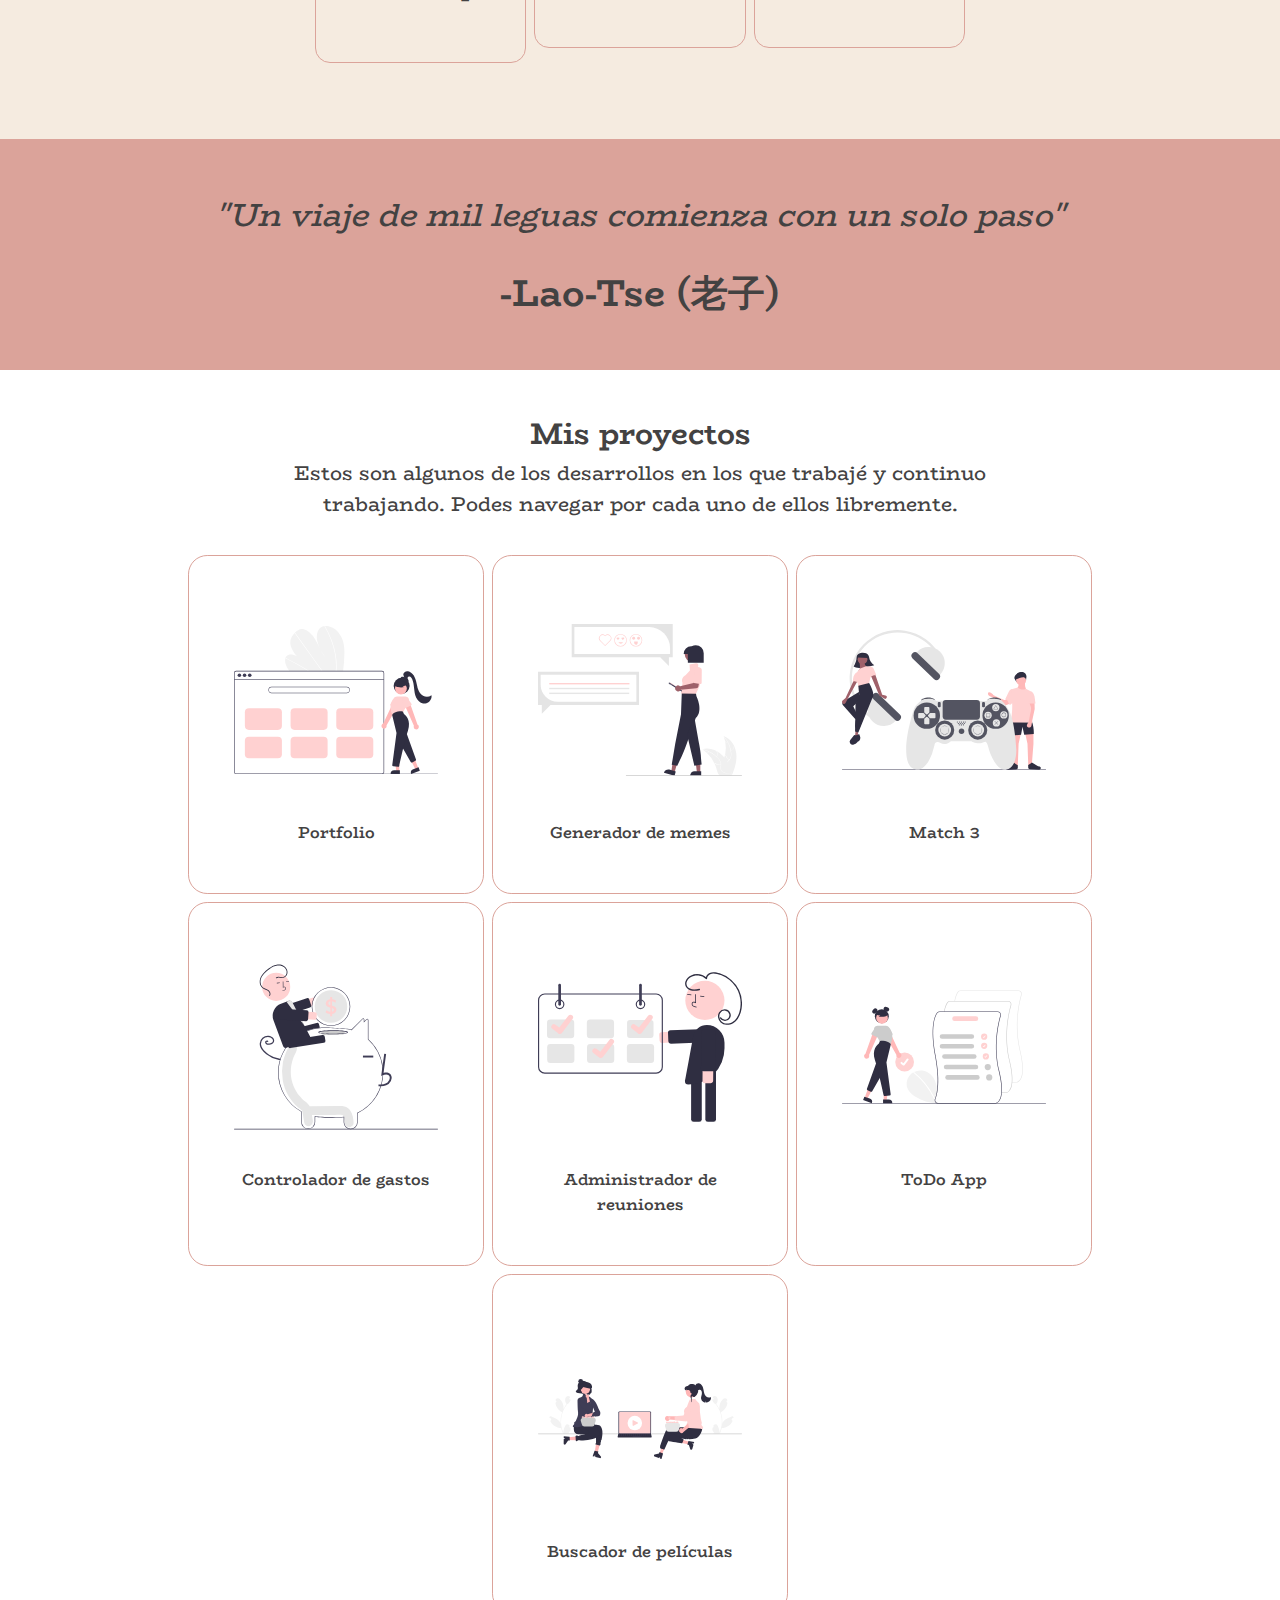
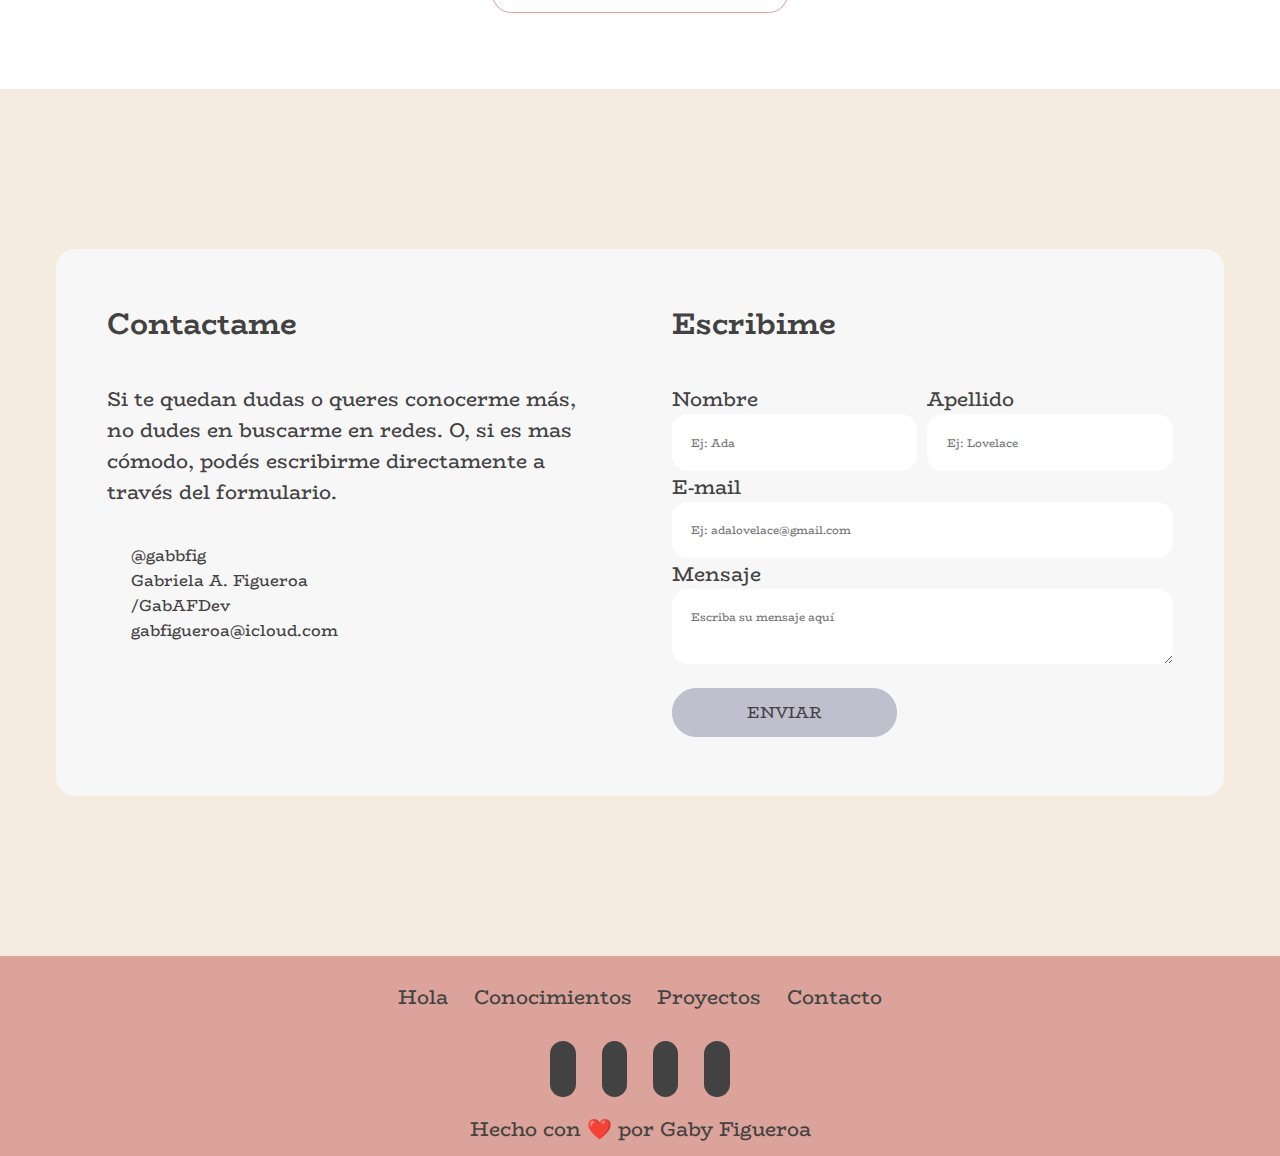
==== commit 8dfb7eee: "creación de variables CSS-corrección de estilos" ====
--- a/index.html
+++ b/index.html
@@ -11,6 +11,10 @@
     <link rel="preconnect" href="https://fonts.googleapis.com">
     <link rel="preconnect" href="https://fonts.gstatic.com" crossorigin>
     <link href="https://fonts.googleapis.com/css2?family=BioRhyme&display=swap" rel="stylesheet">
+    <link rel="apple-touch-icon" sizes="180x180" href="/apple-touch-icon.png">
+    <link rel="icon" type="image/png" sizes="32x32" href="/favicon-32x32.png">
+    <link rel="icon" type="image/png" sizes="16x16" href="/favicon-16x16.png">
+    <link rel="manifest" href="/site.webmanifest">
 </head>
 <body>
     <header class="menu">
@@ -109,7 +113,7 @@
                 <figure class="card__proyecto">
                     <a href="#">
                         <img src="imagenes-portfolio/list.svg" alt="lista-icono">
-                        <figcaption>Todo App</figcaption>
+                        <figcaption>ToDo App</figcaption>
                     </a>
                 </figure>
                 <figure class="card__proyecto">
@@ -142,17 +146,17 @@
                         <article class="form-nombres">
                             <article class="nombres">
                                 <label for="firstname">Nombre</label>
-                                <input type="text" placeholder="Ej: Ada">
+                                <input type="text" placeholder="Ej: Ada" required>
                             </article>
                             <article class="nombres">
                                 <label  for="lastname">Apellido</label>
-                                <input type="text" placeholder="Ej: Lovelace">
+                                <input type="text" placeholder="Ej: Lovelace" required>
                             </article>
                         </article>
                         <label for="email">E-mail</label>
-                        <input type="text" placeholder="Ej: adalovelace@gmail.com">
+                        <input type="text" placeholder="Ej: adalovelace@gmail.com" required>
                         <label for="message">Mensaje</label>
-                        <textarea type="text" placeholder="Escriba su mensaje aquí"></textarea>
+                        <textarea type="text" placeholder="Escriba su mensaje aquí" required></textarea>
                         <button type="submit" class="boton">Enviar</button>
                     </form>
                 </section>
--- a/style.css
+++ b/style.css
@@ -1,10 +1,27 @@
+/* -------------------------PALETA DE COLORES------------------------------------*/
+
+:root{
+    --color-fuente: #434242;
+    --color-defecto: #fff;
+    --color-intensidad1: #f7f7f7;
+    --color-intensidad2: #F5EBE0;
+    --color-intensidad3: #F0DBDB;
+    --color-intensida4: #DBA39A;
+    --color-boton: #bfbfce;
+    --sombras:rgb(134 134 134/25%);
+}
+
+
+/* ------------------------------GENERALIDADES------------------------------------- */
+
+
 *{
     margin: 0;
     padding: 0;
     box-sizing: border-box;
     list-style: none;
     text-decoration: none;
-    color: #434242;
+    color: var(--color-fuente);
 }
 
 body{
@@ -12,49 +29,52 @@
     font-size: 20px;
 }
 
-/*---estilos del menu--*/
+
+/*--------SECCIÓN: MENU-------------*/
+
 
 .menu{
     display: flex;
     justify-content: flex-end;
     width: 100vw;
-    background-color: #FDF6F0;
+    background-color: var(--color-intensidad1);
     font-size: 0.8rem;
     padding: 1rem 2rem;
-    box-shadow: 0 0 25px rgb(134 134 134/25%);
+    box-shadow: 0 0 1.2rem var(--sombras);
+    position: fixed;
 }
 
 .menu__ul{
-    margin-top: 3px;
-    margin-bottom: 3.5px;
+    margin: 0.1rem 0rem;
     display: flex;
     align-items: center;
 }
 
 .menu__ul li{
-    margin: 1.5px 1.5px;
-    padding: 7px;
+    margin: 0.1rem;
+    padding: 0.5rem;
     text-transform: uppercase;
 }
 
 .link-resaltado{
-    background-color: #FCD8D4;
-    border-radius: 30px;
+    background-color: var(--color-boton);
+    border-radius: 1.2rem;
 }
 
 main{
-    padding: 15px 0px 0px;
-    margin: 15px 0px 0px;
-}
-
-/*--SECCION: HOLA--*/
+    padding: 3rem 0rem 0rem;
+}
+
+
+/*---------SECCIÓN: HOLA---------*/
+
 
 .hola{
     display: flex;
     justify-content: space-between;
     flex-direction: row;
-    height: 540px;
-    padding: 5px 50px;
+    height: 100vh;
+    padding: 1rem 2.5rem;
     width: 100%;
 }
 
@@ -63,53 +83,53 @@
     flex-direction: column;
     justify-content: center;
     align-self: center;
+    width: 45%;
+}
+
+.hola__imagen{
+    display: flex;
+    flex-direction: column;
+    justify-content: center;
     width: 55%;
-}
-
-.hola__imagen{
-    display: flex;
-    flex-direction: column;
-    justify-content: center;
-    width: 45%;
-    max-width: 700px;
+    max-width: 500px;
 }
 
 .hola__presentacion__descripcion{
-    font-size: 30px;
+    font-size: 1.5rem;
     font-weight: 400;
     font-weight: bold;
 }
 
 .hola__presentacion__nombre{
     font-size: 3.5rem;
-    color: #DBA39A;
+    color: var(--color-intensida4);
     font-weight: 700;
     width: 90%;
 }
 
 .boton{
-    background-color: #FCD8D4;
-    border-radius: 30px;
-    border: solid 1px #FCD8D4;
-    padding: 7px 0px;
+    background-color: var(--color-boton);
+    border-radius: 1.5rem;
+    border: solid 1px var(--color-boton);
+    padding: 0.7rem 0rem;
     text-transform: uppercase;
     font-family: 'BioRhyme', serif;
     font-size: 1rem;
     width: 45%;
-    margin: 10px 0px;
-}
-
-/*--estilos seccion conocimientos--*/
+    margin: 1.5rem 0 0.5rem;
+}
+
+
+/*---------SECCIÓN: CONOCIMIENTOS--------*/
+
 
 .conocimientos{
     display: flex;
     flex-direction: column;
     justify-content: center;
-    background-color: #F5EBE0;
-    padding: 50px 50px;
-}
-
-/*--estilos seccion conocimientos, mesaje escrito--*/
+    background-color: var(--color-intensidad2);
+    padding: 2.5rem;
+}
 
 .conocimientos__mensaje{
     text-align: center;
@@ -117,8 +137,6 @@
     align-self: center;
 }
 
-/*--estilos seccion conocimientos con cards--*/
-
 .conocimientos__contenedor__tecnologias, .tecnologias{
     display: flex;
     flex-wrap: wrap;
@@ -128,16 +146,16 @@
 
 .conocimientos__contenedor__tecnologias{
     width: 60%;
-    padding: 40px 10px;
+    padding: 2rem 0.5rem;
 }
 
 .tecnologias{
     width: 30%;
-    background-color: #FEFCF3;
-    border: solid 1px #DBA39A;
-    padding: 70px 25px;
+    background-color: var(--color-intensidad0);
+    border: solid 1px var(--color-intensida4);
+    padding: 3.5rem 1.2rem;
     border-radius: 15px;
-    margin: 5px;
+    margin: 0.25rem;
 }
 
 .tecnologias img{
@@ -145,41 +163,44 @@
 }
 
 .tecnologias figcaption{
-    font-size: 18px;
+    font-size: 1.5rem;
     font-weight: 600;
-    margin-top: 60px;
-}
-
-/*estilos seccion quotes*/
+    margin-top: 3rem;
+}
+
+
+/*---------SECCIÓN: QUOTES--------*/
+
 
 .cita{
-    background-color: #DBA39A ;
     text-align: center;
     width: 100%;
-    padding: 30px 60px;
+    padding: 1.5rem 3rem;
+    background-color: var(--color-intensida4) ;
+    font-size: 2rem;
 }
 
 div{
-    margin-bottom: 35px;
+    margin-bottom: 1.7rem;
 }
 
 div i{
-    font-size: 70px;
+    font-size: 4rem;
 }
 .cita h3{
-    margin: 25px;
-}
-
-/*--estilos seccion proyectos--*/
+    margin: 1.5rem;
+}
+
+
+/*----------SECCIÓN: PROYECTOS-----------*/
+
 
 .proyectos{
     display: flex;
     flex-direction: column;
     justify-content: center;
-    padding: 50px 50px;
-}
-
-/*--estilos seccion proyectos, mesaje escrito--*/
+    padding: 2.5rem;
+}
 
 .proyectos__titulo{
     text-align: center;
@@ -187,67 +208,65 @@
     align-self: center;
 }
 
-/*--estilos seccion proyectos con cards--*/
-
 .proyectos__contenedor, .card__proyecto{
     display: flex;
     flex-flow: row wrap;
 }
 
 .proyectos__contenedor{
-    padding: 40px 10px;
+    justify-content: center;
+    padding: 2rem 0.5rem;
     width: 100%;
-    justify-content: center;
 }
 
 .card__proyecto{
+    justify-content: space-between;
     width: 25%;
-    background-color: #fff;
-    border: solid 1.5px #DBA39A;
-    padding: 60px 25px;
-    border-radius: 15px;
-    margin: 5px;
-    justify-content: space-between;
+    background-color: var(--color-defecto);
+    border: solid 1.5px var(--color-intensida4);
+    padding: 3rem 2.8rem;
+    border-radius: 1.2rem;
+    margin: 0.25rem;
 }
 
 .card__proyecto a img{
-    height: 200px;
+    justify-content: center;
+    align-items: center;
+    height: 12rem;
     width: 100%;
-    justify-content: center;
 }
 
 .card__proyecto figcaption{
     font-size: 1rem;
     font-weight: 600;
-    margin: 60px 0px 0px 0px;
+    margin: 1rem 0rem 0rem;
     text-align: center;
 }
 
-/*estilos seccion contacto*/
+
+/*---------SECCIÓN: CONTACTOS--------*/
+
 
 .contacto{
-    background-color: #F5EBE0 ;
-    padding: 200px 70px;
+    background-color: var(--color-intensidad2) ;
+    padding: 10rem 3.5rem;
 }
 
 .contacto__contenedor{
     display: flex;
     flex-direction: row;
-    background-color: #FEFCF3;
-    border-radius: 15px;
-    padding: 15px;
+    background-color: var(--color-intensidad1);
+    border-radius: 1.2rem;
+    padding: 1.2rem;
     width: 100%;
 }
-.contacto__contenedor-izq{
+
+.contacto__contenedor-izq,
+.contacto__contenedor-der{
+    display: flex;
+    flex-direction: column;
+    padding: 2rem;
     width: 50%;
-    padding: 50px;
-}
-.contacto__contenedor-der{
-    width: 50%;
-    display: flex;
-    flex-direction: column;
-    flex-wrap: wrap;
-    padding: 50px;
 }
 .form-nombres{
     display: flex;
@@ -266,8 +285,8 @@
     display: flex;
     flex-direction: column;
     width: 100%;
-    border-radius: 20px;
-    padding: 15px;
+    border-radius: 1rem;
+    padding: 1.2rem;
     border: none;
     font-family: 'BioRhyme', serif;
     font-size: 0.7rem  
@@ -278,31 +297,38 @@
     align-items: center;
 }
 
+.contacto__contenedor-izq h2,
+.contacto__contenedor-der h2{
+    margin: 0px 0px 2.25rem;
+}
+
 .izq__contacto__mensaje p{
-    margin-top: 15px;
+    margin: 1.2rem 0rem;
 }
 .izq__contacto__redes{
-    font-size: 16px;
+    font-size: 1rem;
     display: flex;
     align-items: center;
-    margin-top: 15px;
+    margin-top: 1rem;
 }
 
 .izq__contacto__redes ul li a i{
-    color: #DBA39A;
-    background-color: #FEFCF3;
-    border-radius: 50px;
-    padding: 10px;
-}
-
-
-/*footer*/
+    color: var(--color-intensida4);
+    background-color: var(--color-intensidad1);
+    border-radius: 2.5rem;
+    padding: 0.5rem;
+    margin-right: 0.5rem;
+}
+
+
+/*-----------SECCIÓN: FOOTER------------*/
+
 
 footer{
     display: flex;
     flex-direction: column;
-    background-color: #DBA39A ;
-    padding: 5px;
+    background-color: var(--color-intensida4) ;
+    padding: 0.25rem;
     text-align: center;
 }
 
@@ -311,7 +337,7 @@
 .footer__mensaje{
     display: flex;
     justify-content: center;
-    margin: 10px;
+    margin: 0.5rem;
 }
 
 .footer__menu ul, 
@@ -321,67 +347,86 @@
 }
 
 .footer__menu ul li, .footer__redes ul li{
-    margin: 10px;
+    margin: 0.8rem;
 }
 
 .footer__redes a i{
-    color: #DBA39A;
-    background-color: #434242;
-    border-radius: 50px;
-    padding: 10px;
-}
-
-
-/* HOVERS */
+    color: var(--color-intensida4);
+    background-color: var(--color-fuente);
+    border-radius: 2.5rem;
+    padding: 0.8rem;
+}
+
+
+/* ------------------------------------------------HOVERS--------------------------------------------------------*/
 
 
 .footer__redes a i:hover{
-    background-color: #DBA39A;
-    color: #434242;
-    border: solid 1px #434242;
+    background-color: var(--color-intensida4);
+    color: var(--color-fuente);
+    border: solid 1px var(--color-fuente);
 }
 
 .tecnologias:hover, 
 .card__proyecto:hover{
-    border: solid 1px #434242;
-    box-shadow: 0 0 25px rgb(134 134 134/25%);
+    border: solid 1px var(--color-fuente);
+    box-shadow: 0 0 1.25rem var(--sombras);
 }
 
 .link-resaltado:hover,
 .boton:hover{
-    background-color: #FFE2E2;
-    border: solid 1px #DBA39A;
+    background-color: var(--color-intensida4);
+    border: solid 1px var(--color-intensida4)
 }
 
 .izq__contacto__redes ul li a:hover{
-    color: #DBA39A;
-}
-
-.izq__contacto__redes ul li a:hover .izq__contacto__redes ul li a i {
-    background-color: #DBA39A;
-    color: #FEFCF3;
-    border: solid 1px #DBA39A;
-}
-
-/* MEDIA QUERIES */
+    color: var(--color-intensida4);
+}
+
+.izq__contacto__redes ul li a:hover i{
+    background-color: var(--color-intensida4);
+    color: var(--color-intensidad1);
+    border: solid 1px var(--color-intensida4);
+}
+
+.menu__ul li:hover,
+.footer__menu li:hover{
+    font-weight: 600;
+}
+
+
+/*--------------------------------------------------FOCUS-------------------------------------------------*/
+
+
+.contacto__contenedor-der form input:focus,
+.contacto__contenedor-der form textarea:focus{
+    box-shadow: 0 0 1.25rem var(--sombras);
+    outline: none;
+}
+
+/*----------------------------------------------- MEDIA QUERIES----------------------------------------------*/
+
+/*------------ CELULARES -------------*/
 
 
 @media (max-width: 480px) {
     main{
-        padding: 15px 0px 0px;
-        margin: 35px 0px 0px;
+        padding: 1.75rem 0rem 0rem;
+        margin: 1.75rem 0rem 0rem;
     }
     .menu{
         display: none;
     }
+
     .hola{
         display: flex;
         justify-content: center;
         flex-direction: column;
         align-items: center;
-        padding: 20px 0px;
+        padding: 1rem 0rem;
         text-align: center;
     }
+
     .hola__presentacion,
     .hola__imagen img{
         width: 80vw;
@@ -389,40 +434,35 @@
         align-self: center;
         max-height: 70%;
     }
+
     .boton{
         align-self: center;
         width: 40vw;
     }
+
     .conocimientos, .proyectos, .contacto__contenedor{
-        display: flex;
-        flex-direction: column;
-        justify-content: center;
-        padding: 35px 5px;
-    }
-    /*--estilos seccion conocimientos, mesaje escrito--*/
+        padding: 1.75rem 0.25rem ;
+    }
 
     .conocimientos__mensaje, .proyectos__titulo{
         width: 85%;
     }
-
-    /*--estilos seccion conocimientos con cards--*/
     .conocimientos__contenedor__tecnologias, .tecnologias{
         display: flex;
         flex-wrap: column;
         align-self: center;
         justify-content: center;
     }
-
     .conocimientos__contenedor__tecnologias, .proyectos__contenedor{
         width: 100%;
-        padding: 40px 10px;
+        padding: 2rem 0.5rem;
     }
 
     .tecnologias, .card__proyecto{
         display: flex;
         flex-direction: column;
-        width: 60%;
-        padding: 70px 35px;
+        width: 85%;
+        padding: 1.5rem;
         text-align: center;
     }
 
@@ -430,69 +470,66 @@
         width: 80%;
         align-self: center;
     }
+
     .contacto{
-        background-color: #F5EBE0 ;
-        padding: 60px 15px;
+        padding: 3rem 0.75rem;
     }
     
     .contacto__contenedor{
         display: flex;
         flex-direction: column;
-        background-color: #FEFCF3;
-        border-radius: 15px;
-        padding: 10px;
+        padding: 0.5rem;
         width: 100%;
         text-align: center;
     }
+
     .contacto__contenedor-izq{
         width: 100%;
-        padding: 20px;
-    }
+        padding: 1rem 0.5rem;
+    }
+
     .contacto__contenedor-der{
         width: 100%;
         display: flex;
         flex-direction: column;
         flex-wrap: wrap;
-        padding: 10px;
-    }
+        padding: 1rem 0.5rem;
+    }
+
     .form-nombres{
         display: flex;
         flex-direction: column;
         width: 100%;
-        
-    }
+    }
+
     .nombres{
         display: flex;
         flex-direction: column;
         width: 100%;
     }
     
-    .izq__contacto__redes{
-        margin-top: 15px;
-        font-size: 16px;
-        text-align: left;
-        padding: 25px 0px 0px;
-    }
-    
-    .izq__contacto__redes ul li a i{
-        color: #DBA39A;
-        padding-left: 15px;
-    }
     .footer__menu{
         display: none;
     }   
 }
+
+
+/* ----------TABLETS-CELULARES MÁS GRANDES-APAISADO----------*/
+
+
 @media (min-width: 481px) and (max-width: 768px) {
     main{
-        padding: 15px 0px 0px;
-        margin: 55px 0px 0px;
+        padding: 7rem 0rem 0rem;
+    }
+    .menu{
+        position: fixed;
     }
     .hola{
         display: flex;
         justify-content: center;
         flex-direction: column;
         align-items: center;
-        padding: 20px 0px;
+        padding: 1rem 0rem;
         text-align: center;
     }
     .hola__presentacion,
@@ -510,80 +547,56 @@
         display: flex;
         flex-direction: column;
         justify-content: center;
-        padding: 35px 5px;
-    }
-    /*--estilos seccion conocimientos, mesaje escrito--*/
+        padding: 1.75rem 0.25px;
+    }
 
     .conocimientos__mensaje, .proyectos__titulo{
         width: 85%;
     }
 
-    /*--estilos seccion conocimientos con cards--*/
-    .conocimientos__contenedor__tecnologias, .tecnologias{
-        display: flex;
-        flex-wrap: column;
-        align-self: center;
-        justify-content: center;
-    }
-
     .conocimientos__contenedor__tecnologias, .proyectos__contenedor{
         width: 100%;
-        padding: 40px 10px;
+        padding: 2rem 0.5rem;
     }
 
     .tecnologias, .card__proyecto{
-        display: flex;
-        justify-content: center;
-        flex-direction: column;
-        text-align: center;
         width: 40%;
-        padding: 70px 35px;
-        height: 450px;
+        padding: 2.5rem 1.75rem;
+        height: 400px;
     }
 
     .tecnologias img, .card__proyecto img{
         width: 80%;
-        align-self: center;
-    }
+    }
+
     .contacto{
-        background-color: #F5EBE0 ;
-        padding: 50px 30px;
+        padding: 2.5rem 1.5rem;
     }
     
     .contacto__contenedor{
-        display: flex;
-        flex-direction: column;
-        background-color: #FEFCF3;
-        border-radius: 15px;
-        padding: 5px;
+        padding: 0.25rem;
         width: 100%;
         text-align: center;
     }
+
     .contacto__contenedor-izq{
         width: 100%;
     }
+
     .contacto__contenedor-der{
         width: 100%;
         display: flex;
         flex-direction: column;
         flex-wrap: wrap;
-        padding: 50px;
-    }
+        padding: 2.5rem;
+    }
+
     .form-nombres{
         display: flex;
         width: 100%;
     }
+
     .nombres{
         width: 48%;
     }
-    .izq__contacto__redes ul li a i,
-    .izq__contacto__redes{
-        font-size: 16px;
-        text-align: left;
-        padding: 25px 0px 0px;
-    }
-    .izq__contacto__redes ul li a i{
-        color: #DBA39A;
-        padding-left: 15px;
-    }
-}
+}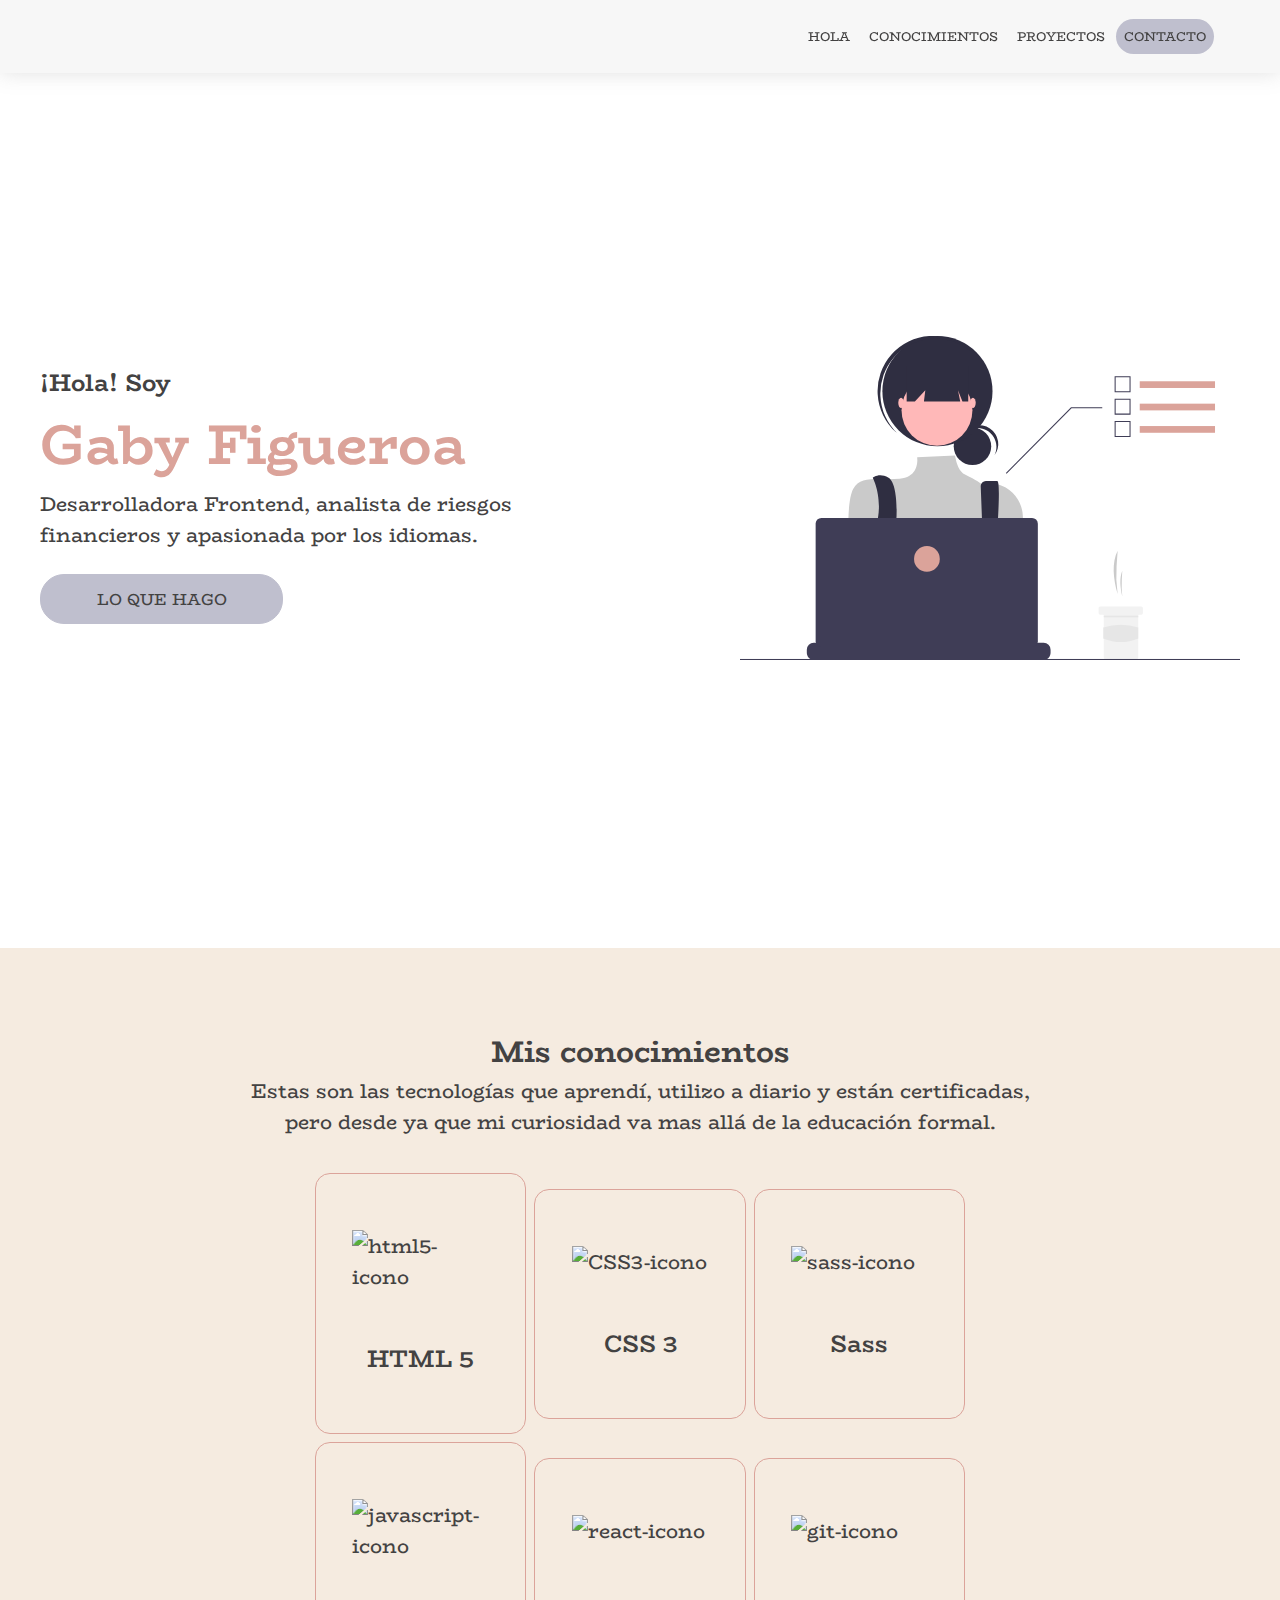
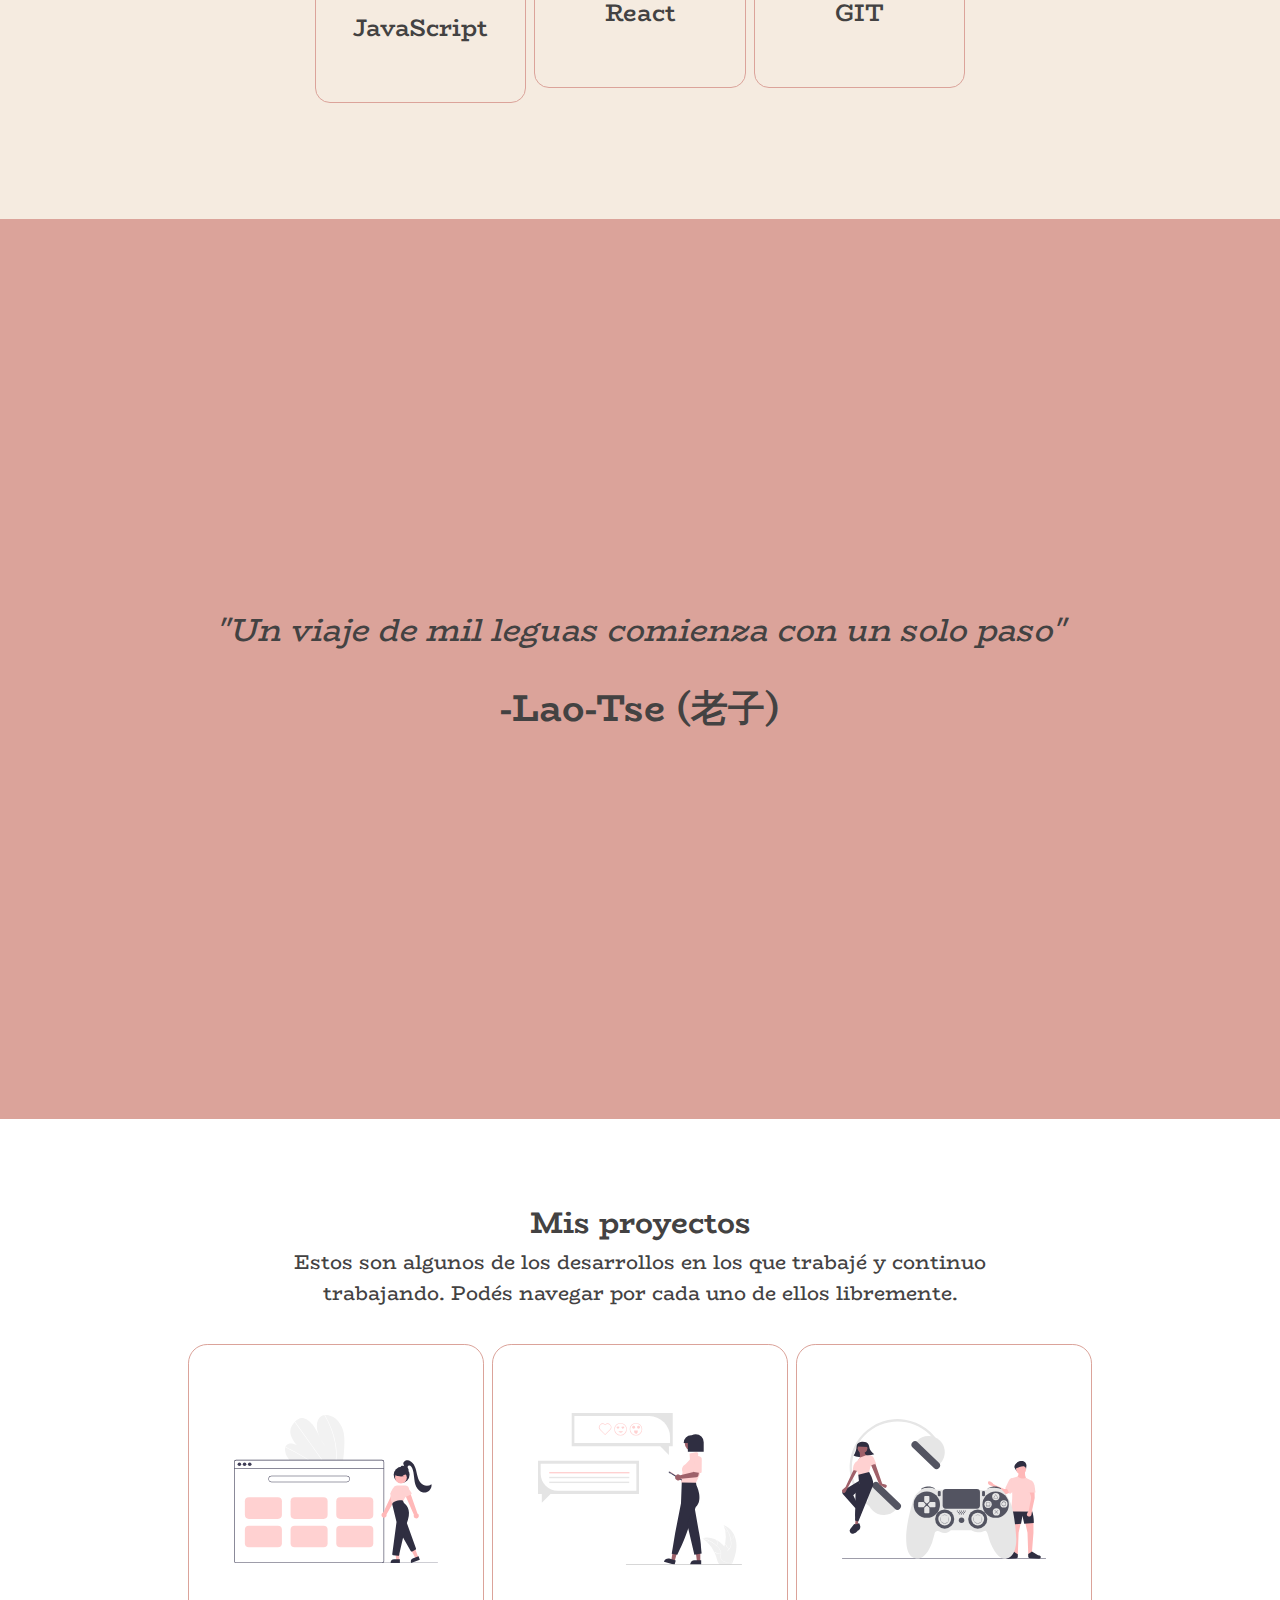
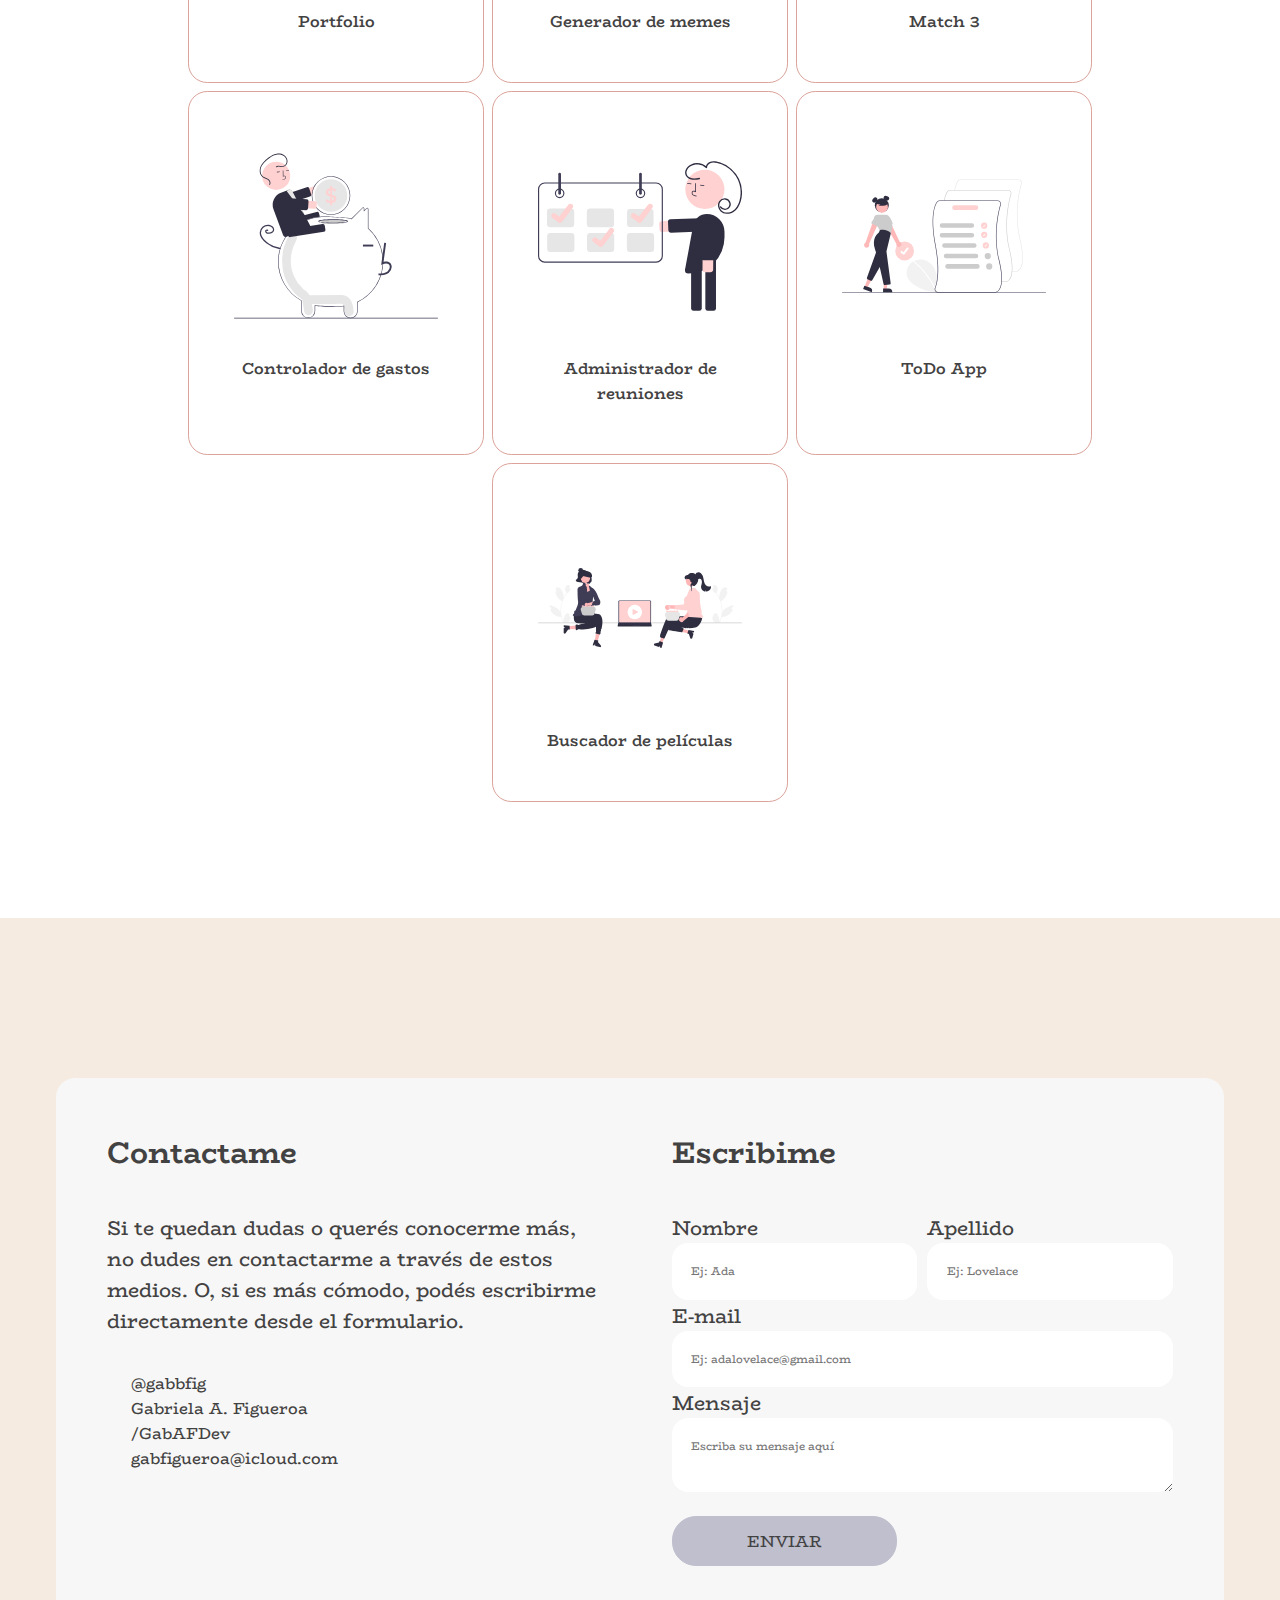
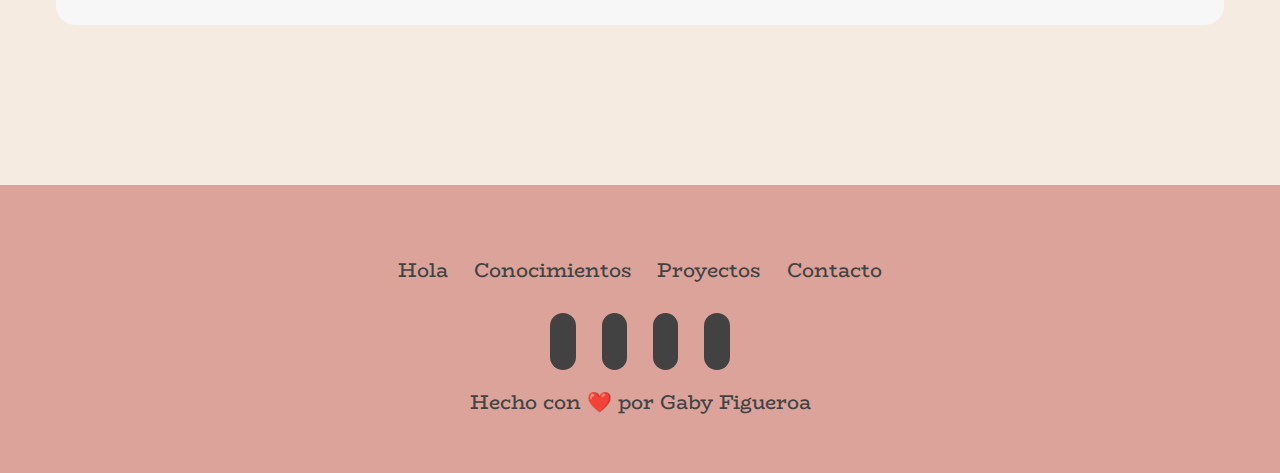
==== commit 96e5b023: "Definición de textos finales-Archivo ReadMe completo" ====
--- a/index.html
+++ b/index.html
@@ -30,7 +30,7 @@
             <section class="hola__presentacion">
                 <p class="hola__presentacion__descripcion">¡Hola! Soy</p>
                 <h1 class="hola__presentacion__nombre">Gaby Figueroa</h1>
-                <p>Desarrolladora FrontEnd, experta en riesgos financieros y académica.</p>
+                <p>Desarrolladora Frontend, analista de riesgos financieros y apasionada por los idiomas.</p>
                 <button class="boton"><a href="#proyectos">Lo que hago</a></button>
             </section>
             <section class="hola__imagen">
@@ -40,7 +40,7 @@
         <section id="conocimientos" class="conocimientos">
             <section class="conocimientos__mensaje">
                 <h2>Mis conocimientos</h2>
-                <p>Aquí encontrarás las tecnologías que aprendí y están certificadas, pero desde ya que mi curiosidad va mas allá de la educación formal.</p>
+                <p>Estas son las tecnologías que aprendí, utilizo a diario y están certificadas, pero desde ya que mi curiosidad va mas allá de la educación formal.</p>
             </section>
             <section class="conocimientos__contenedor__tecnologias">
                 <figure class="tecnologias">
@@ -77,7 +77,7 @@
         <section id="proyectos" class="proyectos">
             <section class="proyectos__titulo">
                 <h2>Mis proyectos</h2>
-                <p>Estos son algunos de los desarrollos en los que trabajé y continuo trabajando. Podes navegar por cada uno de ellos libremente.</p>
+                <p>Estos son algunos de los desarrollos en los que trabajé y continuo trabajando. Podés navegar por cada uno de ellos libremente.</p>
             </section>
             <section class="proyectos__contenedor">
                 <figure class="card__proyecto">
@@ -129,7 +129,7 @@
                 <section class="contacto__contenedor-izq">
                     <section class="izq__contacto__mensaje">
                         <h2>Contactame</h2>
-                        <p>Si te quedan dudas o queres conocerme más, no dudes en buscarme en redes. O, si es mas cómodo, podés escribirme directamente a través del formulario.</p>
+                        <p>Si te quedan dudas o querés conocerme más, no dudes en contactarme a través de estos medios. O, si es más cómodo, podés escribirme directamente desde el formulario.</p>
                     </section>
                     <section class="izq__contacto__redes">
                         <ul>
--- a/style.css
+++ b/style.css
@@ -39,7 +39,7 @@
     width: 100vw;
     background-color: var(--color-intensidad1);
     font-size: 0.8rem;
-    padding: 1rem 2rem;
+    padding: 1rem 4rem;
     box-shadow: 0 0 1.2rem var(--sombras);
     position: fixed;
 }
@@ -62,7 +62,7 @@
 }
 
 main{
-    padding: 3rem 0rem 0rem;
+    padding: 3rem 0 0;
 }
 
 
@@ -124,11 +124,7 @@
 
 
 .conocimientos{
-    display: flex;
-    flex-direction: column;
-    justify-content: center;
     background-color: var(--color-intensidad2);
-    padding: 2.5rem;
 }
 
 .conocimientos__mensaje{
@@ -173,9 +169,13 @@
 
 
 .cita{
+    display: flex;
+    flex-direction: column;
+    justify-content: center;
     text-align: center;
     width: 100%;
-    padding: 1.5rem 3rem;
+    height: 100vh;
+    padding: 1.5rem;
     background-color: var(--color-intensida4) ;
     font-size: 2rem;
 }
@@ -194,12 +194,12 @@
 
 /*----------SECCIÓN: PROYECTOS-----------*/
 
-
+.conocimientos,
 .proyectos{
     display: flex;
     flex-direction: column;
     justify-content: center;
-    padding: 2.5rem;
+    padding: 5rem 2.5rem;
 }
 
 .proyectos__titulo{
@@ -328,7 +328,7 @@
     display: flex;
     flex-direction: column;
     background-color: var(--color-intensida4) ;
-    padding: 0.25rem;
+    padding: 3rem 0.25rem;
     text-align: center;
 }
 
@@ -360,6 +360,10 @@
 
 /* ------------------------------------------------HOVERS--------------------------------------------------------*/
 
+.menu__ul li a:hover,
+.footer__menu li:hover{
+    font-weight: 600;
+}
 
 .footer__redes a i:hover{
     background-color: var(--color-intensida4);
@@ -387,11 +391,6 @@
     background-color: var(--color-intensida4);
     color: var(--color-intensidad1);
     border: solid 1px var(--color-intensida4);
-}
-
-.menu__ul li:hover,
-.footer__menu li:hover{
-    font-weight: 600;
 }
 
 
@@ -531,6 +530,7 @@
         align-items: center;
         padding: 1rem 0rem;
         text-align: center;
+        height: 40rem;
     }
     .hola__presentacion,
     .hola__imagen img{
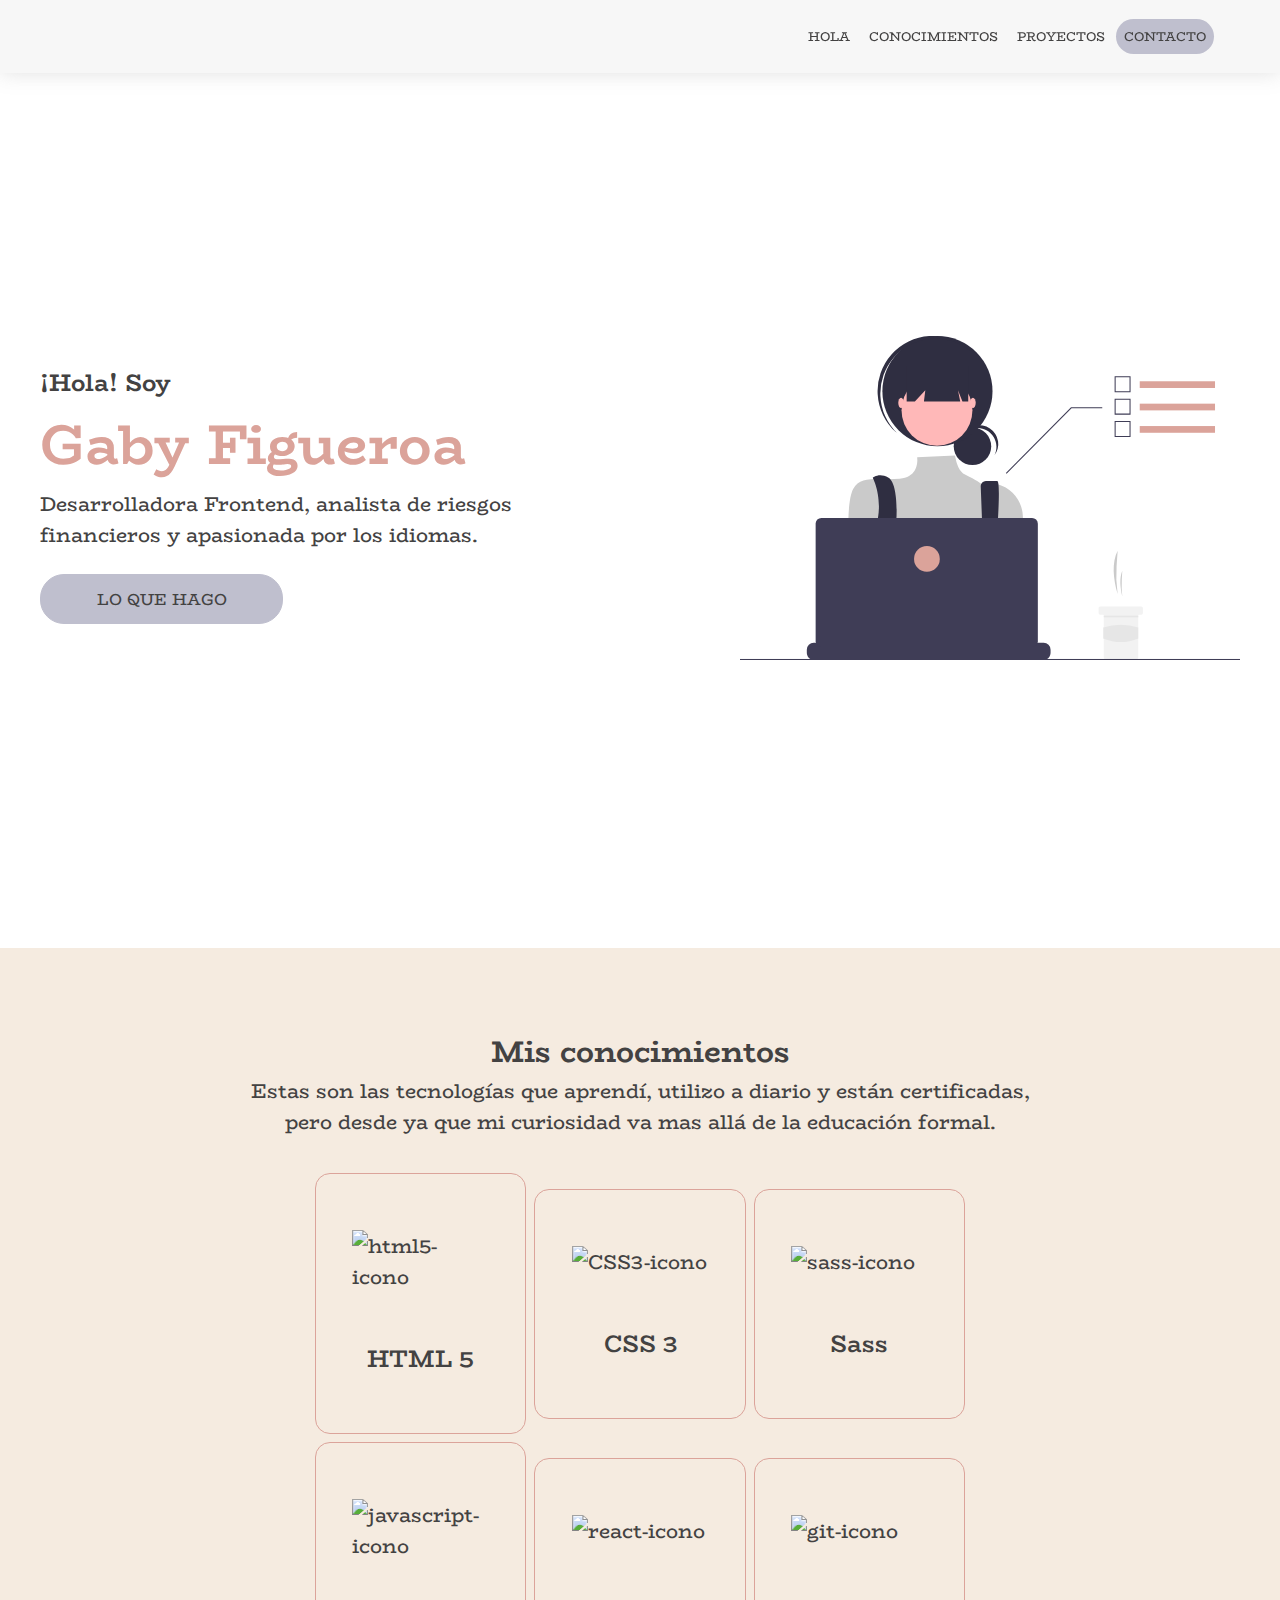
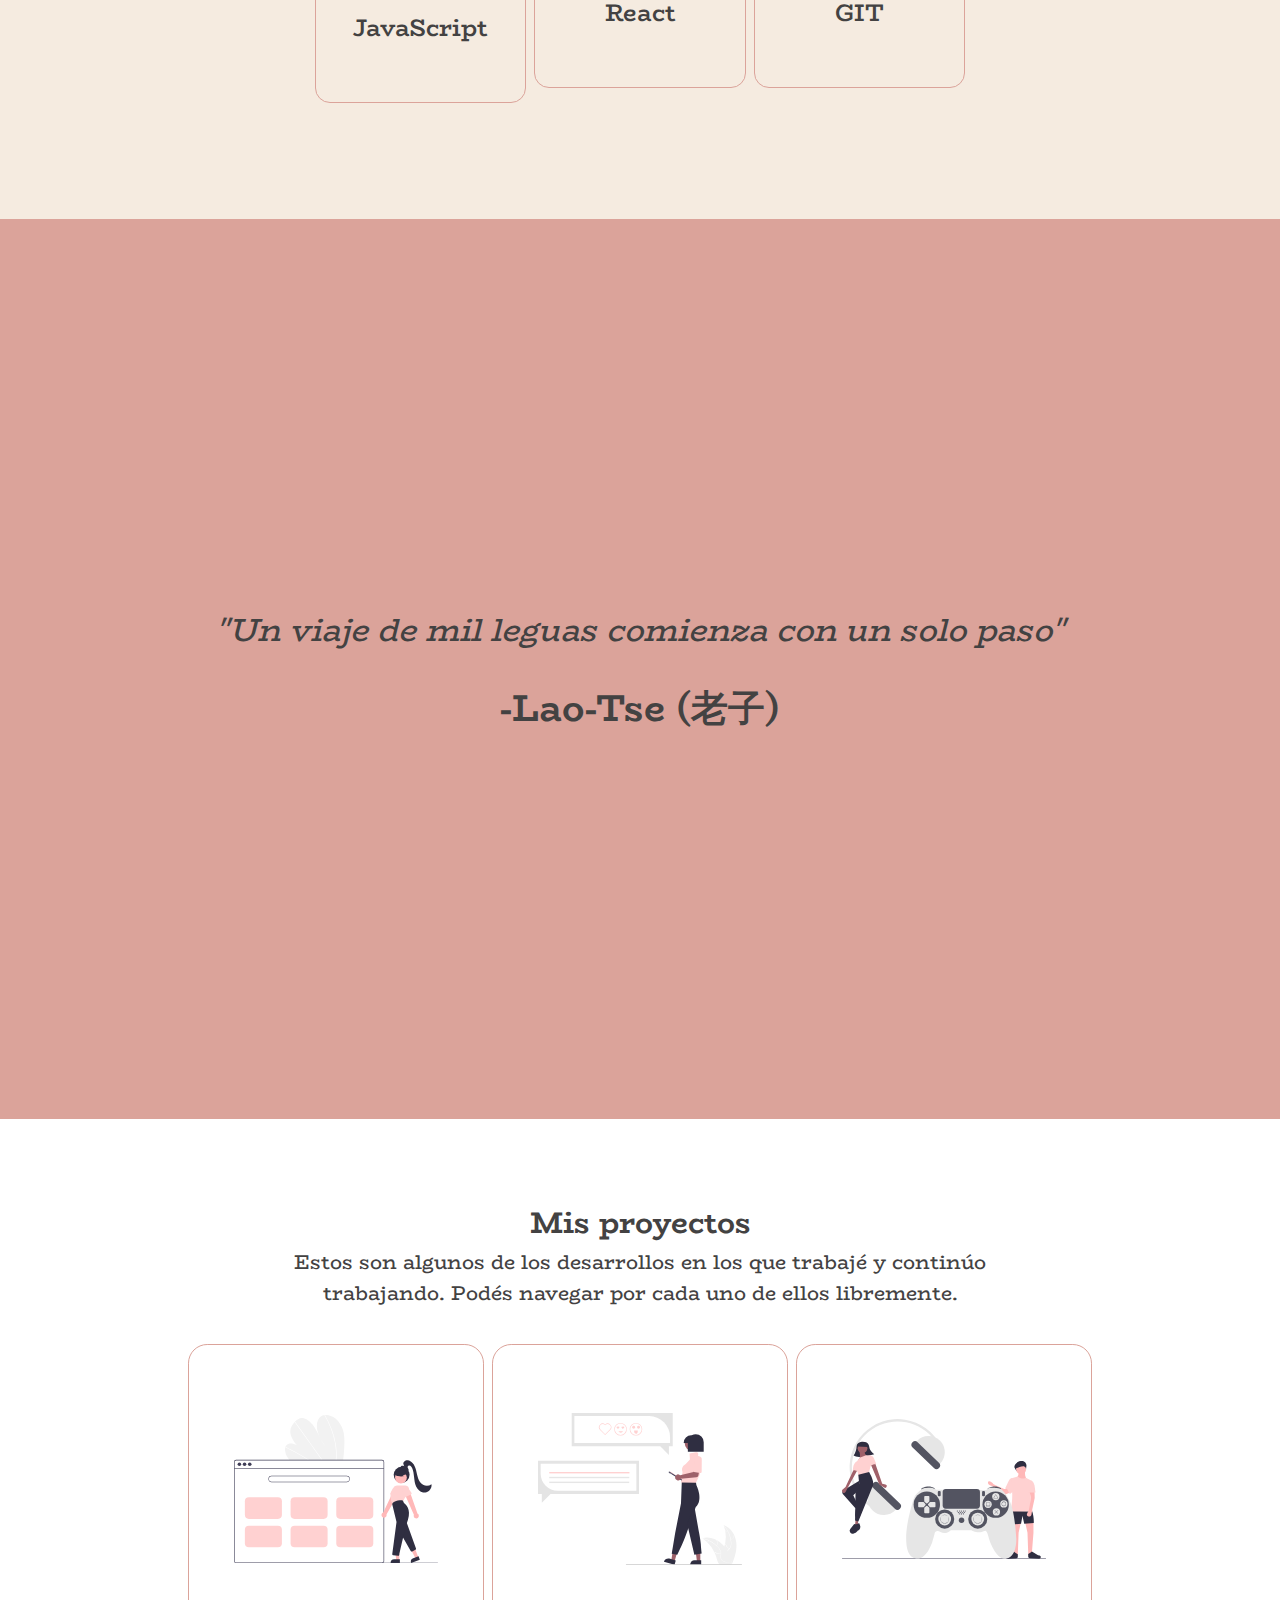
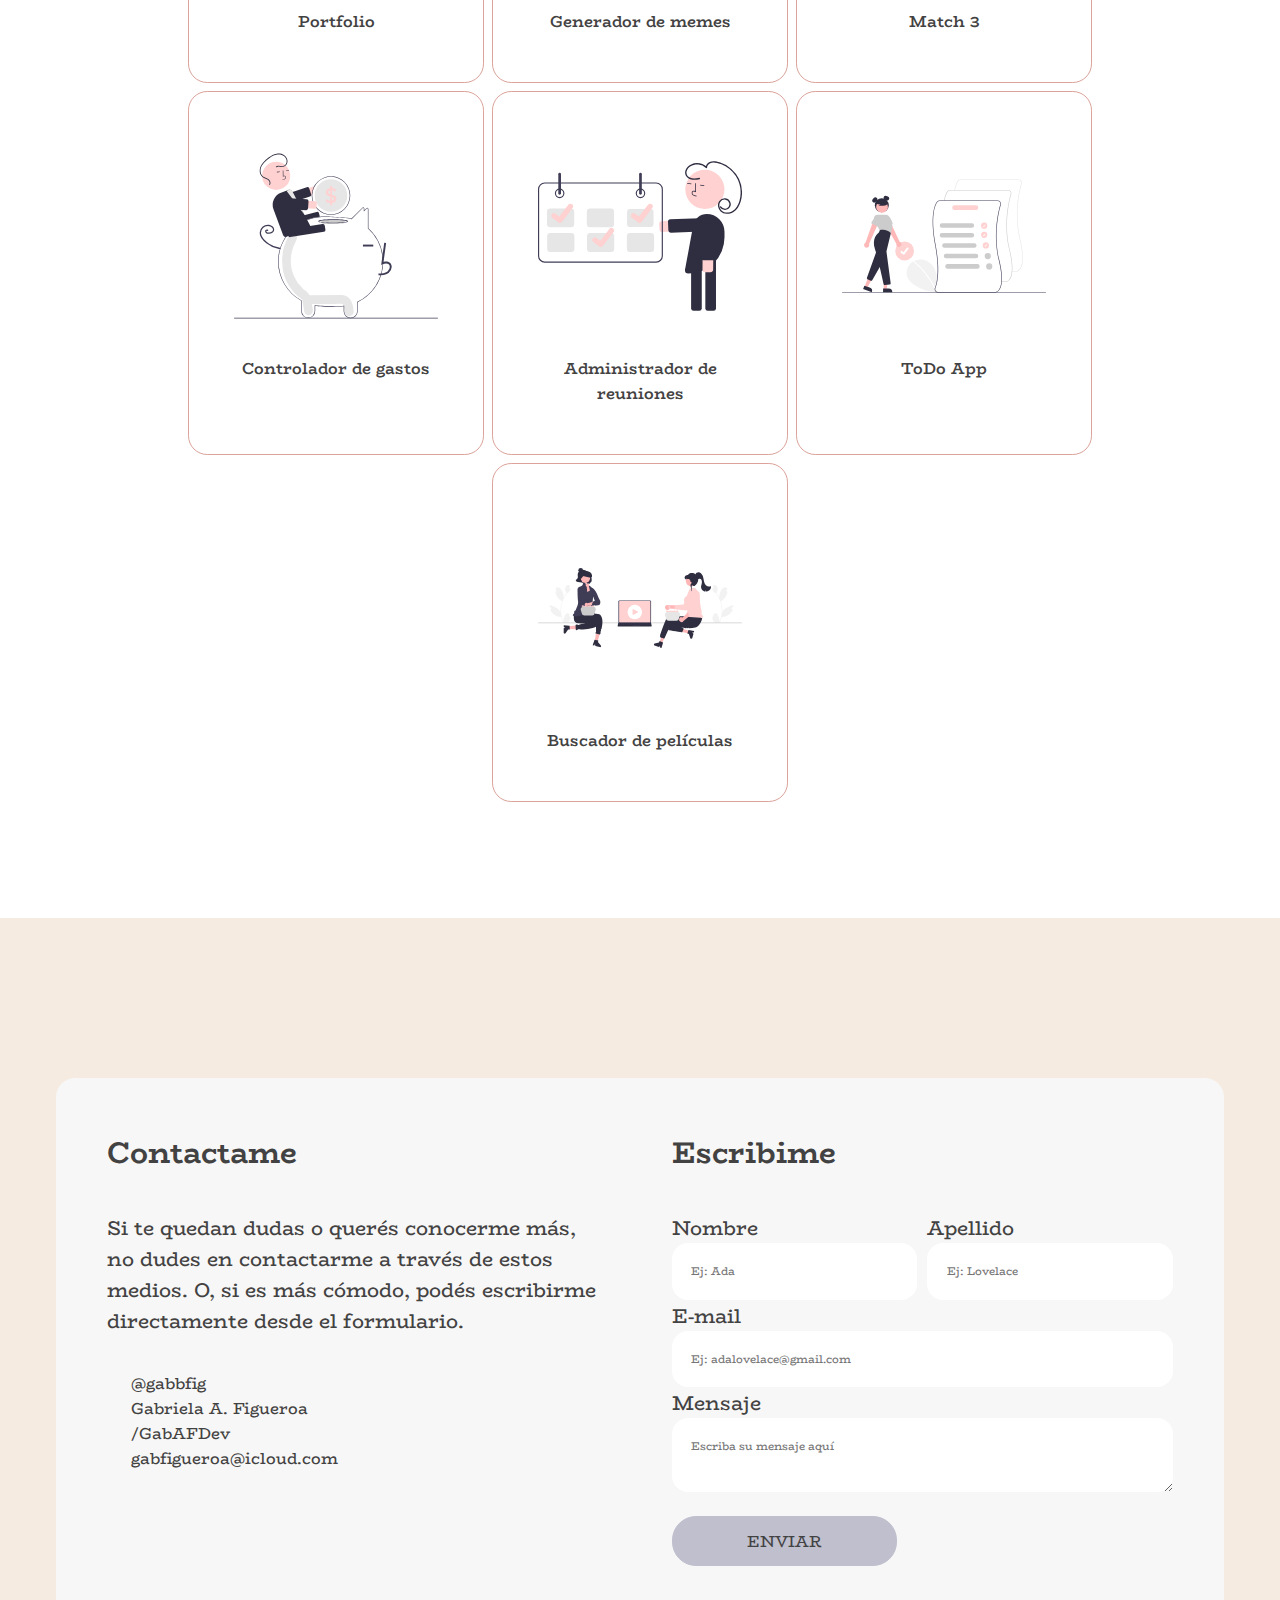
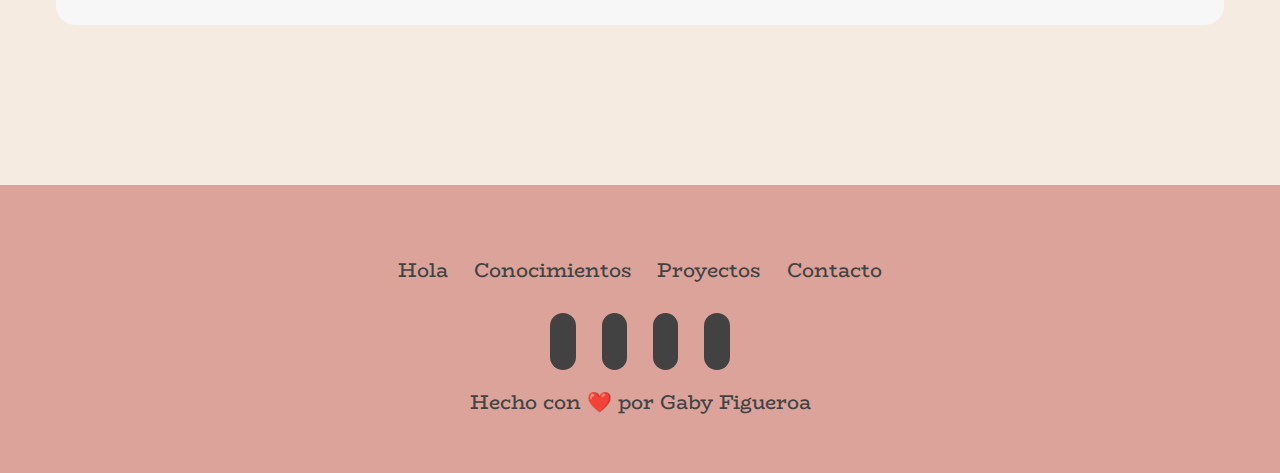
==== commit 8798df90: "Corrección del ReadMe, agrego etiquetas meta keywords-description" ====
--- a/index.html
+++ b/index.html
@@ -4,6 +4,8 @@
     <meta charset="UTF-8">
     <meta http-equiv="X-UA-Compatible" content="IE=edge">
     <meta name="viewport" content="width=device-width, initial-scale=1.0">
+    <meta name="keywords" content="HTML, DEVELOPEMENT, CSS, JAVASCRIPT, NODE , REACT">
+    <meta name="description" content="Portafolio de Gabriela A. Figueroa, aquí encontrarás mis trabajos y podemos ponernos en contacto para colaborar.">
     <title>Gabriela A. Figueroa</title>
     <link rel="stylesheet" href="style.css">
     <script src="https://kit.fontawesome.com/937cff0016.js" crossorigin="anonymous"></script>
@@ -77,7 +79,7 @@
         <section id="proyectos" class="proyectos">
             <section class="proyectos__titulo">
                 <h2>Mis proyectos</h2>
-                <p>Estos son algunos de los desarrollos en los que trabajé y continuo trabajando. Podés navegar por cada uno de ellos libremente.</p>
+                <p>Estos son algunos de los desarrollos en los que trabajé y continúo trabajando. Podés navegar por cada uno de ellos libremente.</p>
             </section>
             <section class="proyectos__contenedor">
                 <figure class="card__proyecto">
